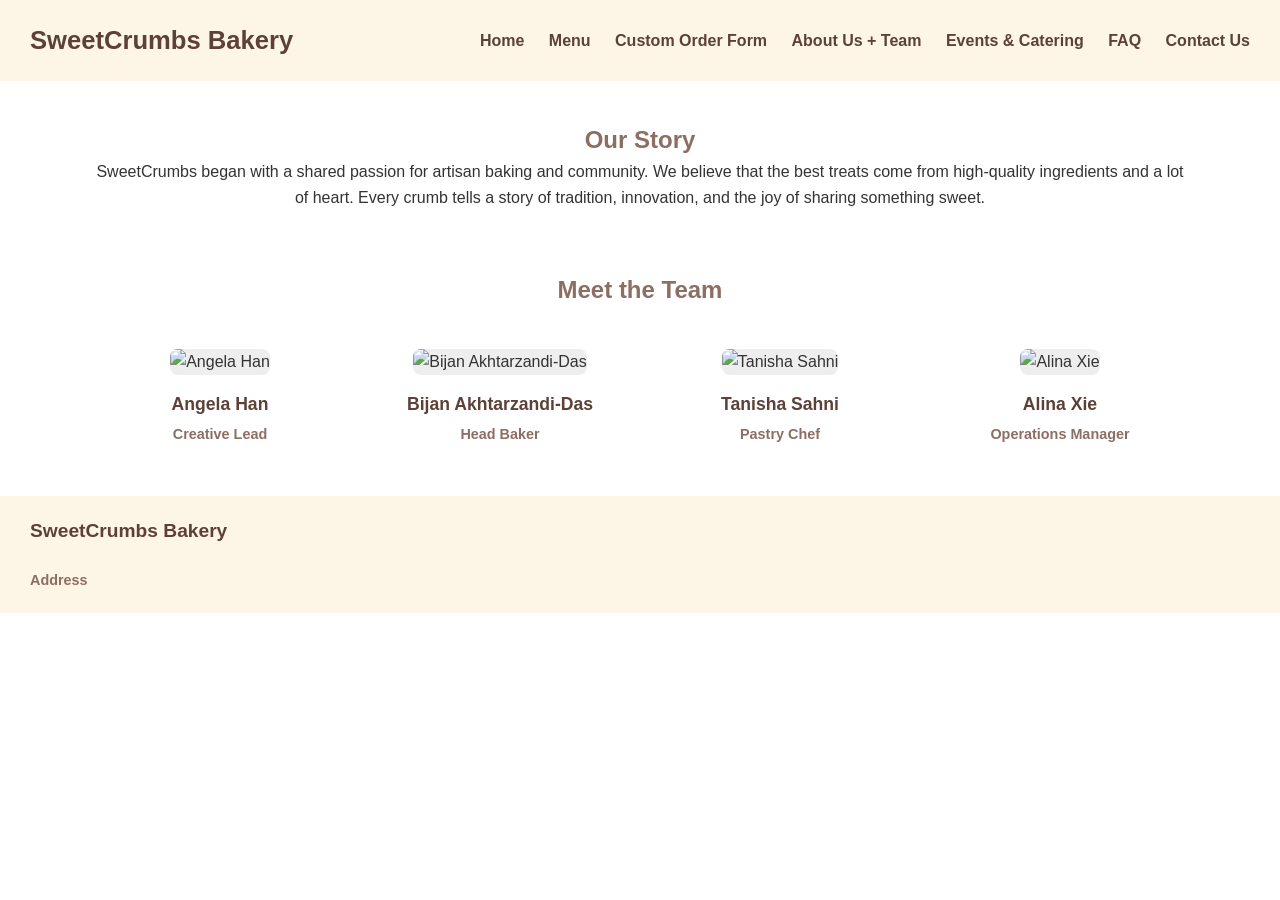
==== about.html @ 8a19760f "footer" ====
<!DOCTYPE html>
<head>
    <title>SweetCrumbs Bakery | About Us</title>
    <meta name="viewport" content="width=device-width, initial-scale=1.0">
    <style>
        * {
            margin: 0;
            padding: 0;
        }
        body {
            font-family: sans-serif;
            background-color: #ffffff;
            color: #333333;
            font-size: 16px;
            line-height: 1.6;
            margin: 0;
        }

        header {
            background: #fdf5e6;
            padding: 20px 30px;
            display: flex;
            align-items: center;
            justify-content: space-between;
        }

        header .logo a {
            font-size: 1.6rem;
            font-weight: bold;
            text-decoration: none;
            color: #5d4037;
        }

        header nav ul {
            list-style: none;
        }

        header nav ul li {
            display: inline;
            margin-left: 20px;
        }

        header nav ul li a {
            text-decoration: none;
            color: #5d4037;
            font-weight: bold;
        }

        header nav ul li a:hover {
            text-decoration: underline;
        }
        
        .container { max-width: 1100px; margin: auto; padding: 40px 20px; }
        .about-text { text-align: center; margin-bottom: 60px; }
        
        .team-section { text-align: center; }
        .team-grid { 
            display: grid; 
            grid-template-columns: repeat(auto-fit, minmax(200px, 1fr)); 
            gap: 20px; 
            margin-top: 30px; 
        }
        .member { padding: 10px; }
        .member img { 
            width: 100%; 
            aspect-ratio: 1/1; 
            border-radius: 8px;
            object-fit: cover; 
            background: #eee;
        }
        .member h3 { margin: 15px 0 5px; color: #5d4037; font-size: 1.1rem; }
        .member p { margin: 0; color: #8d6e63; font-size: 0.9rem; font-weight: bold; }
        h2 { color: #8d6e63; }
        footer {
            background: #fdf5e6; 
            padding: 10px;
            text-decoration: none; 
            color: #5d4037; 
            font-weight: bold;
            padding: 20px 30px;
        }

        footer a {
            color: #5d4037;
            text-decoration: none;
            font-size: 1.2rem;
            font-weight: bold;
        }

        footer p {
            color: #8d6e63;
            font-size: 0.9rem;
        }
    </style>
</head>
<body>

    <header>
        <div class="logo">
          <a href="index.html">SweetCrumbs Bakery</a>
        </div>
        <nav>
          <ul>
            <li><a href="index.html">Home</a></li>
            <li><a href="menu.html">Menu</a></li>
            <li><a href="order.html">Custom Order Form</a></li>
            <li><a href="about.html">About Us + Team</a></li>
            <li><a href="events.html">Events &amp; Catering</a></li>
            <li><a href="faq.html">FAQ</a></li>
            <li><a href="contact.html">Contact Us</a></li>
          </ul>
        </nav>
    </header>

    <div class="container">
        <section class="about-text">
            <h2>Our Story</h2>
            <p>SweetCrumbs began with a shared passion for artisan baking and community. We believe that the best treats come from high-quality ingredients and a lot of heart. Every crumb tells a story of tradition, innovation, and the joy of sharing something sweet.</p>
        </section>

        <section class="team-section">
            <h2>Meet the Team</h2>
            <div class="team-grid">
                <div class="member">
                    <img src="team1.jpg" alt="Angela Han">
                    <h3>Angela Han</h3>
                    <p>Creative Lead</p>
                </div>
                <div class="member">
                    <img src="team2.jpg" alt="Bijan Akhtarzandi-Das">
                    <h3>Bijan Akhtarzandi-Das</h3>
                    <p>Head Baker</p>
                </div>
                <div class="member">
                    <img src="team3.jpg" alt="Tanisha Sahni">
                    <h3>Tanisha Sahni</h3>
                    <p>Pastry Chef</p>
                </div>
                <div class="member">
                    <img src="team4.jpg" alt="Alina Xie">
                    <h3>Alina Xie</h3>
                    <p>Operations Manager</p>
                </div>
            </div>
        </section>
    </div>

    <footer class="footer">
        <a href="index.html">SweetCrumbs Bakery</a>
        <p><br>Address</p>
    </footer>

</body>
</html>
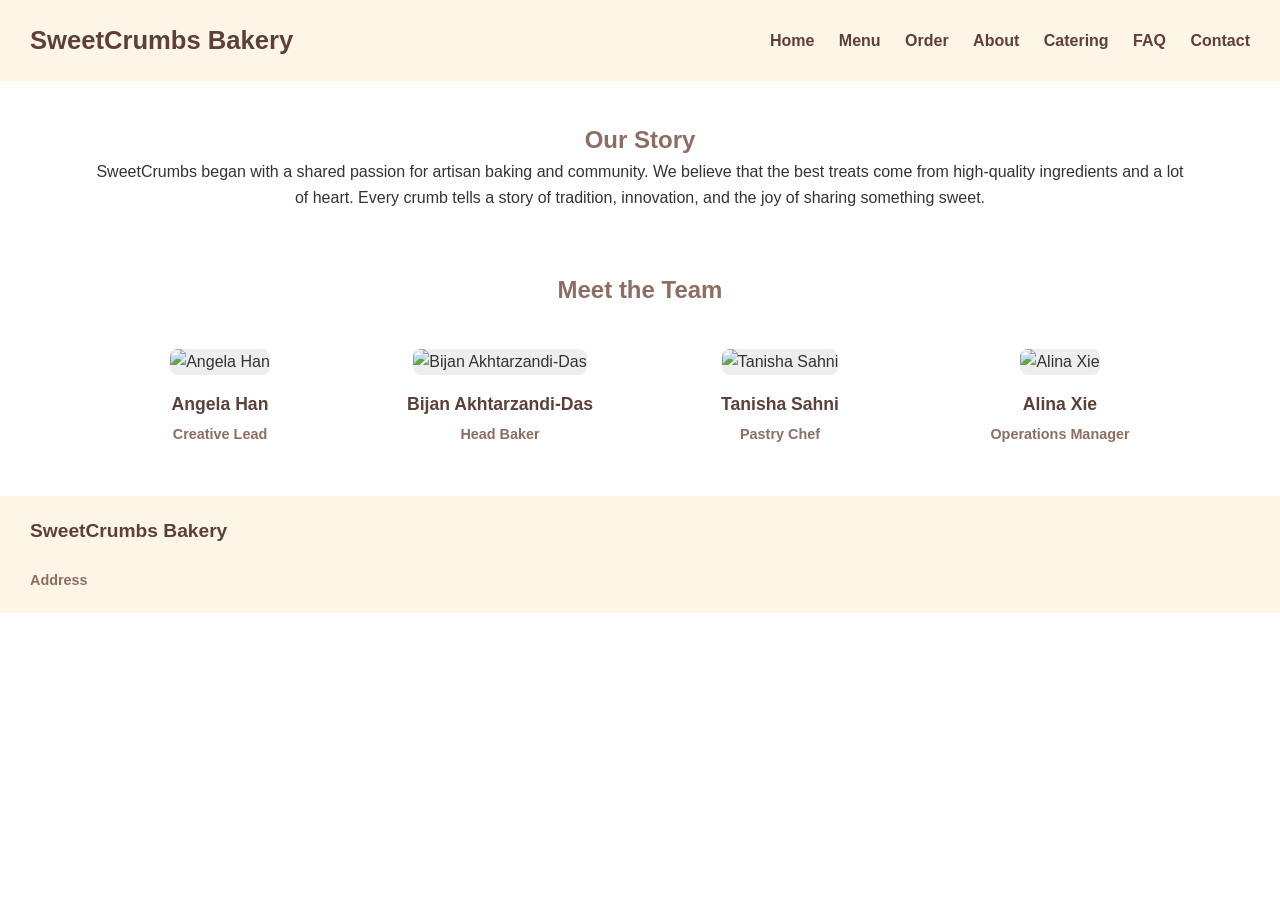
==== commit 41d971eb: "external style sheet" ====
--- a/about.html
+++ b/about.html
@@ -2,54 +2,8 @@
 <head>
     <title>SweetCrumbs Bakery | About Us</title>
     <meta name="viewport" content="width=device-width, initial-scale=1.0">
+    <link rel="stylesheet" href="styles.css">
     <style>
-        * {
-            margin: 0;
-            padding: 0;
-        }
-        body {
-            font-family: sans-serif;
-            background-color: #ffffff;
-            color: #333333;
-            font-size: 16px;
-            line-height: 1.6;
-            margin: 0;
-        }
-
-        header {
-            background: #fdf5e6;
-            padding: 20px 30px;
-            display: flex;
-            align-items: center;
-            justify-content: space-between;
-        }
-
-        header .logo a {
-            font-size: 1.6rem;
-            font-weight: bold;
-            text-decoration: none;
-            color: #5d4037;
-        }
-
-        header nav ul {
-            list-style: none;
-        }
-
-        header nav ul li {
-            display: inline;
-            margin-left: 20px;
-        }
-
-        header nav ul li a {
-            text-decoration: none;
-            color: #5d4037;
-            font-weight: bold;
-        }
-
-        header nav ul li a:hover {
-            text-decoration: underline;
-        }
-        
         .container { max-width: 1100px; margin: auto; padding: 40px 20px; }
         .about-text { text-align: center; margin-bottom: 60px; }
         
@@ -71,26 +25,6 @@
         .member h3 { margin: 15px 0 5px; color: #5d4037; font-size: 1.1rem; }
         .member p { margin: 0; color: #8d6e63; font-size: 0.9rem; font-weight: bold; }
         h2 { color: #8d6e63; }
-        footer {
-            background: #fdf5e6; 
-            padding: 10px;
-            text-decoration: none; 
-            color: #5d4037; 
-            font-weight: bold;
-            padding: 20px 30px;
-        }
-
-        footer a {
-            color: #5d4037;
-            text-decoration: none;
-            font-size: 1.2rem;
-            font-weight: bold;
-        }
-
-        footer p {
-            color: #8d6e63;
-            font-size: 0.9rem;
-        }
     </style>
 </head>
 <body>
@@ -103,11 +37,11 @@
           <ul>
             <li><a href="index.html">Home</a></li>
             <li><a href="menu.html">Menu</a></li>
-            <li><a href="order.html">Custom Order Form</a></li>
-            <li><a href="about.html">About Us + Team</a></li>
-            <li><a href="events.html">Events &amp; Catering</a></li>
+            <li><a href="order.html">Order</a></li>
+            <li><a href="about.html">About</a></li>
+            <li><a href="events.html">Catering</a></li>
             <li><a href="faq.html">FAQ</a></li>
-            <li><a href="contact.html">Contact Us</a></li>
+            <li><a href="contact.html">Contact</a></li>
           </ul>
         </nav>
     </header>
--- a/styles.css
+++ b/styles.css
@@ -0,0 +1,67 @@
+* {
+    font-family: sans-serif; 
+    margin: 0;
+    padding: 0;
+}
+body {
+    background-color: #ffffff;
+    color: #333333;
+    font-size: 16px;
+    line-height: 1.6;
+    margin: 0;
+}
+
+header {
+    background: #fdf5e6;
+    padding: 20px 30px;
+    display: flex;
+    align-items: center;
+    justify-content: space-between;
+}
+
+header .logo a {
+    font-size: 1.6rem;
+    font-weight: bold;
+    text-decoration: none;
+    color: #5d4037;
+}
+
+header nav ul {
+    list-style: none;
+}
+
+header nav ul li {
+    display: inline;
+    margin-left: 20px;
+}
+
+header nav ul li a {
+    text-decoration: none;
+    color: #5d4037;
+    font-weight: bold;
+}
+
+header nav ul li a:hover {
+    text-decoration: underline;
+}
+
+footer {
+    background: #fdf5e6; 
+    padding: 10px;
+    text-decoration: none; 
+    color: #5d4037; 
+    font-weight: bold;
+    padding: 20px 30px;
+}
+
+footer a {
+    color: #5d4037;
+    text-decoration: none;
+    font-size: 1.2rem;
+    font-weight: bold;
+}
+
+footer p {
+    color: #8d6e63;
+    font-size: 0.9rem;
+}
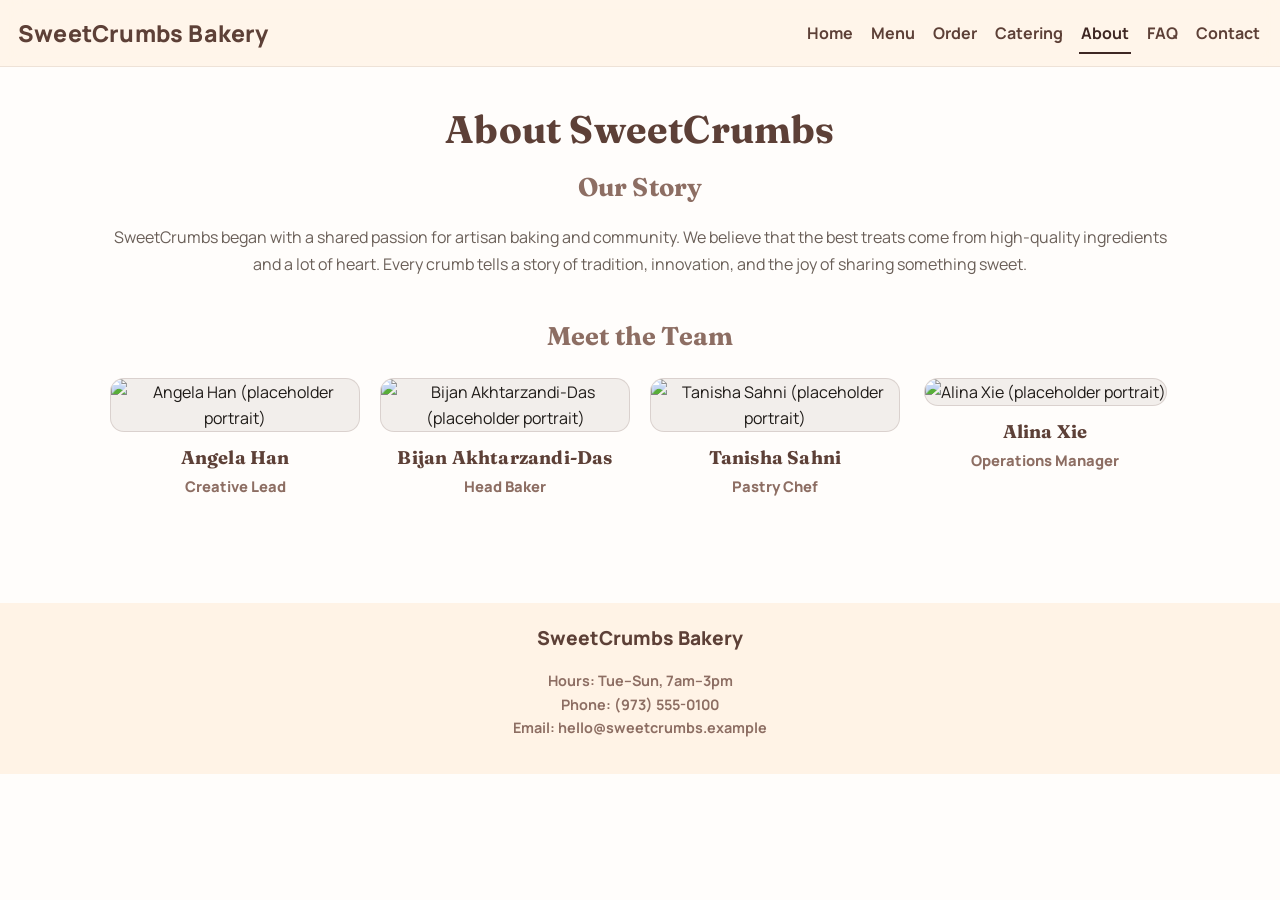
==== commit 66afc41f: "Add files via upload" ====
--- a/about.html
+++ b/about.html
@@ -1,34 +1,15 @@
 <!DOCTYPE html>
+<html lang="en">
 <head>
-    <title>SweetCrumbs Bakery | About Us</title>
-    <meta name="viewport" content="width=device-width, initial-scale=1.0">
-    <link rel="stylesheet" href="styles.css">
-    <style>
-        .container { max-width: 1100px; margin: auto; padding: 40px 20px; }
-        .about-text { text-align: center; margin-bottom: 60px; }
-        
-        .team-section { text-align: center; }
-        .team-grid { 
-            display: grid; 
-            grid-template-columns: repeat(auto-fit, minmax(200px, 1fr)); 
-            gap: 20px; 
-            margin-top: 30px; 
-        }
-        .member { padding: 10px; }
-        .member img { 
-            width: 100%; 
-            aspect-ratio: 1/1; 
-            border-radius: 8px;
-            object-fit: cover; 
-            background: #eee;
-        }
-        .member h3 { margin: 15px 0 5px; color: #5d4037; font-size: 1.1rem; }
-        .member p { margin: 0; color: #8d6e63; font-size: 0.9rem; font-weight: bold; }
-        h2 { color: #8d6e63; }
-    </style>
+  <meta charset="UTF-8" />
+  <meta name="keywords" content="about SweetCrumbs, bakery story, artisan baking, Maplewood bakery, team" />
+  <meta name="viewport" content="width=device-width, initial-scale=1.0" />
+  <title>SweetCrumbs Bakery | About Us</title>
+  <link rel="stylesheet" href="styles.css">
 </head>
 <body>
 
+    <!-- Header -->
     <header>
         <div class="logo">
           <a href="index.html">SweetCrumbs Bakery</a>
@@ -38,51 +19,64 @@
             <li><a href="index.html">Home</a></li>
             <li><a href="menu.html">Menu</a></li>
             <li><a href="order.html">Order</a></li>
+            <li><a href="catering.html">Catering</a></li>
             <li><a href="about.html">About</a></li>
-            <li><a href="events.html">Catering</a></li>
             <li><a href="faq.html">FAQ</a></li>
             <li><a href="contact.html">Contact</a></li>
           </ul>
         </nav>
     </header>
 
+    <!-- Main content -->
     <div class="container">
-        <section class="about-text">
-            <h2>Our Story</h2>
-            <p>SweetCrumbs began with a shared passion for artisan baking and community. We believe that the best treats come from high-quality ingredients and a lot of heart. Every crumb tells a story of tradition, innovation, and the joy of sharing something sweet.</p>
-        </section>
+      <!-- Page title -->
+      <h1 class="page-title">About SweetCrumbs</h1>
 
-        <section class="team-section">
-            <h2>Meet the Team</h2>
-            <div class="team-grid">
-                <div class="member">
-                    <img src="team1.jpg" alt="Angela Han">
-                    <h3>Angela Han</h3>
-                    <p>Creative Lead</p>
-                </div>
-                <div class="member">
-                    <img src="team2.jpg" alt="Bijan Akhtarzandi-Das">
-                    <h3>Bijan Akhtarzandi-Das</h3>
-                    <p>Head Baker</p>
-                </div>
-                <div class="member">
-                    <img src="team3.jpg" alt="Tanisha Sahni">
-                    <h3>Tanisha Sahni</h3>
-                    <p>Pastry Chef</p>
-                </div>
-                <div class="member">
-                    <img src="team4.jpg" alt="Alina Xie">
-                    <h3>Alina Xie</h3>
-                    <p>Operations Manager</p>
-                </div>
-            </div>
-        </section>
+      <!-- Brand story -->
+      <section class="section center">
+        <h2>Our Story</h2>
+        <p>SweetCrumbs began with a shared passion for artisan baking and community. We believe that the best treats come from high-quality ingredients and a lot of heart. Every crumb tells a story of tradition, innovation, and the joy of sharing something sweet.</p>
+      </section>
+
+      <!-- Team section -->
+      <section class="section center">
+        <h2>Meet the Team</h2>
+        <div class="team-grid">
+          <div class="member">
+            <img src="images/placeholder-team.svg" alt="Angela Han (placeholder portrait)">
+            <h3>Angela Han</h3>
+            <p>Creative Lead</p>
+          </div>
+          <div class="member">
+            <img src="images/placeholder-team.svg" alt="Bijan Akhtarzandi-Das (placeholder portrait)">
+            <h3>Bijan Akhtarzandi-Das</h3>
+            <p>Head Baker</p>
+          </div>
+          <div class="member">
+            <img src="images/placeholder-team.svg" alt="Tanisha Sahni (placeholder portrait)">
+            <h3>Tanisha Sahni</h3>
+            <p>Pastry Chef</p>
+          </div>
+          <div class="member">
+            <img src="images/placeholder-team.svg" alt="Alina Xie (placeholder portrait)">
+            <h3>Alina Xie</h3>
+            <p>Operations Manager</p>
+          </div>
+        </div>
+      </section>
     </div>
 
+    <!-- Footer -->
     <footer class="footer">
         <a href="index.html">SweetCrumbs Bakery</a>
-        <p><br>Address</p>
+      <p>
+        <strong>Hours:</strong> Tue–Sun, 7am–3pm<br>
+        <strong>Phone:</strong> (973) 555-0100<br>
+        <strong>Email:</strong> hello@sweetcrumbs.example
+      </p>
     </footer>
 
+    <!-- Page scripts -->
+    <script src="site.js"></script>
 </body>
 </html>
--- a/styles.css
+++ b/styles.css
@@ -1,67 +1,648 @@
-* {
-    font-family: sans-serif; 
-    margin: 0;
-    padding: 0;
-}
+@import url("https://fonts.googleapis.com/css2?family=Fraunces:opsz,wght@9..144,600..900&family=Manrope:wght@400..800&display=swap");
+
+/* Design tokens */
+:root {
+  --bg: #fffdfb;
+  --text: #1e1a17;
+  --muted: #6a5f58;
+  --brand: #5d4037;
+  --brand-2: #3e2723;
+  --accent: #8d6e63;
+  --paper: #fff3e6;
+  --paper-2: #fffaf5;
+  --border: rgba(93, 64, 55, 0.16);
+  --ring: rgba(202, 166, 138, 0.55);
+  --font-sans: "Manrope", ui-sans-serif, system-ui, -apple-system, Segoe UI, sans-serif;
+  --font-display: "Fraunces", ui-serif, Georgia, serif;
+  --radius-sm: 10px;
+  --radius-md: 14px;
+  --container: 1100px;
+}
+
+/* Global defaults */
+html { scroll-behavior: smooth; }
+* { box-sizing: border-box; }
 body {
-    background-color: #ffffff;
-    color: #333333;
-    font-size: 16px;
-    line-height: 1.6;
-    margin: 0;
-}
-
+  font-family: var(--font-sans);
+  background: var(--bg);
+  color: var(--text);
+  font-size: 16px;
+  line-height: 1.65;
+  margin: 0;
+  padding-top: 88px; /* JS adjusts precisely for fixed header height */
+}
+
+/* Typography */
+h1, h2, h3 {
+  font-family: var(--font-display);
+  letter-spacing: 0.2px;
+}
+h1 {
+  font-size: clamp(2rem, 3vw, 2.75rem);
+  line-height: 1.12;
+}
+h2 {
+  font-size: clamp(1.4rem, 2vw, 1.85rem);
+  line-height: 1.2;
+  color: var(--accent);
+}
+h3 {
+  font-size: 1.1rem;
+  line-height: 1.25;
+  color: var(--brand);
+}
+p { color: var(--muted); }
+a { color: inherit; }
+
+/* Layout helpers (containers, spacing, alignment) */
+.container {
+  max-width: var(--container);
+  margin: 0 auto;
+  padding: 40px 20px 60px;
+}
+.container--narrow { max-width: 860px; }
+.section { margin: 0 0 44px; }
+.center { text-align: center; }
+/* Simple spacing utilities (used sparingly) */
+.mt-lg { margin-top: 26px; }
+
+/* Surfaces */
+.panel,
+.card,
+.note-box,
+.menu-card,
+.item-col,
+.review-box {
+  background: var(--paper-2);
+  border: 1px solid var(--border);
+  border-radius: var(--radius-md);
+}
+
+.panel,
+.card,
+.note-box,
+.review-box {
+  padding: 18px;
+}
+
+.review-box {
+  background: rgba(255, 250, 245, 0.7);
+}
+
+.review-box p {
+  margin: 0;
+  color: rgba(30, 26, 23, 0.86);
+}
+
+.review-box .author {
+  display: block;
+  margin-top: 10px;
+  font-weight: 900;
+  color: var(--brand);
+}
+
+.card p { margin: 0; color: var(--muted); }
+.card p + p { margin-top: 8px; }
+.card ul { margin: 10px 0 0; padding-left: 20px; color: var(--muted); }
+.card li { margin: 6px 0; }
+.card ul + p { margin-top: 12px; }
+
+.card:hover,
+.menu-card:hover,
+.item-col:hover {
+  transform: translateY(-1px);
+}
+
+@media (prefers-reduced-motion: reduce) {
+  .card:hover,
+  .menu-card:hover,
+  .item-col:hover {
+    transform: none;
+  }
+}
+
+/* Header + primary nav */
 header {
-    background: #fdf5e6;
-    padding: 20px 30px;
-    display: flex;
-    align-items: center;
-    justify-content: space-between;
+  position: fixed;
+  top: 0;
+  left: 0;
+  right: 0;
+  z-index: 1000;
+  background: rgba(255, 243, 230, 0.82);
+  padding: 14px 18px;
+  display: flex;
+  align-items: center;
+  justify-content: space-between;
+  gap: 14px;
+  border-bottom: 1px solid rgba(93, 64, 55, 0.10);
+}
+
+@supports ((-webkit-backdrop-filter: blur(10px)) or (backdrop-filter: blur(10px))) {
+  header {
+    -webkit-backdrop-filter: blur(12px);
+    backdrop-filter: blur(12px);
+  }
 }
 
 header .logo a {
-    font-size: 1.6rem;
-    font-weight: bold;
-    text-decoration: none;
-    color: #5d4037;
+  font-size: 1.45rem;
+  font-weight: 800;
+  text-decoration: none;
+  color: var(--brand);
+  letter-spacing: 0.2px;
+}
+
+header nav {
+  display: flex;
+  align-items: center;
+  gap: 12px;
 }
 
 header nav ul {
-    list-style: none;
+  list-style: none;
+  margin: 0;
+  padding: 0;
+  display: flex;
+  flex-wrap: wrap;
+  align-items: center;
+  gap: 14px;
 }
 
 header nav ul li {
-    display: inline;
-    margin-left: 20px;
-}
-
-header nav ul li a {
-    text-decoration: none;
-    color: #5d4037;
-    font-weight: bold;
-}
-
-header nav ul li a:hover {
-    text-decoration: underline;
-}
-
-footer {
-    background: #fdf5e6; 
-    padding: 10px;
-    text-decoration: none; 
-    color: #5d4037; 
-    font-weight: bold;
-    padding: 20px 30px;
-}
-
-footer a {
-    color: #5d4037;
-    text-decoration: none;
-    font-size: 1.2rem;
-    font-weight: bold;
-}
-
-footer p {
-    color: #8d6e63;
-    font-size: 0.9rem;
+  margin: 0;
+}
+
+header nav a {
+  text-decoration: none;
+  color: var(--brand);
+  font-weight: 700;
+  padding: 8px 2px;
+  border-bottom: 2px solid transparent;
+  transition: color 160ms ease, border-color 160ms ease;
+}
+
+header nav a:hover {
+  color: var(--brand-2);
+  border-bottom-color: currentColor;
+}
+
+header nav a.active {
+  color: var(--brand-2);
+  border-bottom-color: currentColor;
+}
+
+header nav a:focus-visible { outline: 3px solid var(--ring); outline-offset: 3px; }
+
+/* Buttons */
+.btn {
+  display: inline-flex;
+  align-items: center;
+  justify-content: center;
+  gap: 10px;
+  padding: 10px 16px;
+  border-radius: 999px;
+  border: 1px solid transparent;
+  font-weight: 800;
+  text-decoration: none;
+  cursor: pointer;
+  transition: transform 140ms ease, background-color 140ms ease, border-color 140ms ease, filter 140ms ease;
+  user-select: none;
+}
+
+.btn:focus-visible { outline: 3px solid var(--ring); outline-offset: 3px; }
+
+.btn--primary {
+  background: var(--brand);
+  color: #fff;
+  border-color: rgba(93, 64, 55, 0.45);
+}
+
+.btn--primary:hover { filter: brightness(1.03); }
+
+.btn--secondary {
+  background: rgba(255, 255, 255, 0.86);
+  color: var(--brand);
+  border-color: rgba(93, 64, 55, 0.20);
+}
+
+.btn--secondary:hover { background: rgba(255, 255, 255, 0.95); }
+
+.btn:active { transform: translateY(1px); }
+
+/* Footer */
+.footer {
+  background: var(--paper);
+  padding: 20px 30px;
+  color: var(--brand);
+  font-weight: 800;
+  text-align: center;
+}
+
+.footer a {
+  color: var(--brand);
+  text-decoration: none;
+  font-size: 1.2rem;
+  font-weight: 900;
+}
+
+.footer p {
+  color: var(--accent);
+  font-size: 0.9rem;
+  font-weight: 700;
+}
+
+/* Utility components */
+.chip {
+  border: 1px solid var(--border);
+  background: var(--paper-2);
+  color: var(--brand);
+  font-weight: 800;
+  padding: 8px 12px;
+  border-radius: 999px;
+  cursor: pointer;
+}
+
+.chip.is-active {
+  background: var(--brand);
+  color: var(--paper);
+  border-color: var(--brand);
+}
+
+.back-to-top {
+  position: fixed;
+  right: 18px;
+  bottom: 18px;
+  border: 1px solid var(--border);
+  background: var(--paper);
+  color: var(--brand);
+  font-weight: 900;
+  padding: 10px 12px;
+  border-radius: 999px;
+  cursor: pointer;
+}
+
+/* Page headings */
+.page-title {
+  margin: 0 0 12px;
+  text-align: center;
+  color: var(--brand);
+  font-size: clamp(2.05rem, 3vw, 2.6rem);
+  letter-spacing: 0.2px;
+}
+
+.section-title {
+  margin: 0 0 10px;
+  color: var(--brand);
+  font-size: 1.15rem;
+  font-family: var(--font-sans);
+  letter-spacing: 0.1px;
+}
+
+.section-title.is-centered { text-align: center; }
+
+/* Hero (home + page variants) */
+.hero,
+.page-hero {
+  position: relative;
+  isolation: isolate;
+  text-align: center;
+  color: #fff;
+  padding: clamp(56px, 8vw, 96px) 0;
+  background: radial-gradient(1200px 400px at 20% -10%, rgba(255, 255, 255, 0.22), transparent 60%),
+    linear-gradient(135deg, rgba(93, 64, 55, 0.96), rgba(141, 110, 99, 0.70)),
+    url("images/hero-bg.svg");
+  background-size: cover;
+  background-position: center;
+}
+
+.hero .container,
+.page-hero .container {
+  padding-top: 0;
+  padding-bottom: 0;
+}
+
+.hero h1,
+.page-hero h1 {
+  margin: 0 0 10px;
+  color: #fff;
+  text-shadow: none;
+}
+
+.hero p,
+.page-hero p {
+  margin: 0 auto 18px;
+  max-width: 70ch;
+  color: rgba(255, 255, 255, 0.92);
+}
+
+.hero-actions {
+  display: flex;
+  flex-wrap: wrap;
+  gap: 10px;
+  justify-content: center;
+  margin-top: 18px;
+}
+
+/* Home: featured items + testimonials */
+.grid-3 {
+  display: grid;
+  grid-template-columns: repeat(3, minmax(0, 1fr));
+  gap: 16px;
+}
+
+.item-col {
+  overflow: hidden;
+  text-align: left;
+  transition: transform 140ms ease;
+}
+
+.item-col img {
+  width: 100%;
+  height: 220px;
+  object-fit: cover;
+  display: block;
+}
+
+.item-col .item-text { padding: 14px 14px 16px; }
+
+hr {
+  border: none;
+  border-top: 1px solid rgba(93, 64, 55, 0.14);
+  margin: 34px 0;
+}
+
+ul.reasons {
+  list-style: disc;
+  display: inline-block;
+  text-align: left;
+  padding-left: 20px;
+}
+
+ul.reasons li {
+  margin-bottom: 8px;
+  color: var(--muted);
+}
+
+/* Menu page (filters + item cards) */
+.menu-controls {
+  display: flex;
+  flex-wrap: wrap;
+  gap: 10px;
+  align-items: center;
+  justify-content: center;
+  margin: 10px 0 22px;
+}
+
+/* Team grid (about page) */
+.team-grid {
+  display: grid;
+  grid-template-columns: repeat(auto-fit, minmax(200px, 1fr));
+  gap: 20px;
+  margin-top: 26px;
+}
+
+.member img {
+  width: 100%;
+  aspect-ratio: 1/1;
+  border-radius: var(--radius-md);
+  object-fit: cover;
+  background: rgba(93, 64, 55, 0.08);
+  border: 1px solid var(--border);
+}
+
+.member h3 {
+  margin: 14px 0 5px;
+  color: var(--brand);
+  font-size: 1.15rem;
+}
+
+.member p {
+  margin: 0;
+  color: var(--accent);
+  font-size: 0.92rem;
+  font-weight: 800;
+}
+
+/* Menu page cards */
+.menu-grid {
+  display: grid;
+  grid-template-columns: repeat(auto-fit, minmax(240px, 1fr));
+  gap: 16px;
+}
+
+.menu-card {
+  overflow: hidden;
+  transition: transform 140ms ease;
+}
+
+.menu-card img {
+  width: 100%;
+  height: 160px;
+  object-fit: cover;
+  display: block;
+}
+
+.menu-card-body {
+  padding: 12px 12px 14px;
+}
+
+.menu-card-top {
+  display: flex;
+  align-items: baseline;
+  justify-content: space-between;
+  gap: 12px;
+}
+
+.menu-card h3 {
+  margin: 0;
+  color: var(--brand);
+  font-size: 1.05rem;
+}
+
+.menu-card p {
+  margin: 8px 0 0 0;
+  color: var(--muted);
+}
+
+.menu-card .price {
+  color: var(--accent);
+  font-weight: 900;
+  white-space: nowrap;
+}
+
+/* Forms (shared) */
+.form {
+  display: grid;
+  gap: 14px;
+}
+
+.form-grid {
+  display: grid;
+  grid-template-columns: 1fr 1fr;
+  gap: 14px;
+}
+
+.field label {
+  font-weight: 800;
+  color: var(--brand);
+}
+
+.field input,
+.field select,
+.field textarea {
+  padding: 10px;
+  font-size: 1rem;
+  border-radius: var(--radius-sm);
+  border: 1px solid rgba(93, 64, 55, 0.18);
+  width: 100%;
+  font-family: inherit;
+  background: var(--bg);
+  color: var(--text);
+  box-shadow: inset 0 1px 0 rgba(25, 16, 12, 0.04);
+}
+
+.field input:focus-visible,
+.field select:focus-visible,
+.field textarea:focus-visible {
+  outline: 3px solid var(--ring);
+  outline-offset: 2px;
+}
+
+.error-msg {
+  color: #b00020;
+  font-size: 0.85rem;
+  margin-top: 6px;
+  display: none;
+  font-weight: 700;
+}
+
+/* Checkbox/radio groups */
+.choice-row {
+  display: flex;
+  gap: 14px;
+  flex-wrap: wrap;
+  align-items: center;
+}
+
+.choice-row label {
+  font-weight: 700;
+  color: var(--text);
+  display: inline-flex;
+  align-items: center;
+  gap: 8px;
+}
+
+.choice-row input { width: auto; }
+
+.checkbox-group { display: grid; gap: 8px; }
+
+.checkline {
+  display: flex;
+  align-items: center;
+  gap: 8px;
+}
+.checkline input { width: auto; }
+.checkline label { font-weight: 700; color: var(--text); }
+
+/* Contact page layout */
+.subhead {
+  text-align: center;
+  color: var(--muted);
+  margin: 0 0 24px;
+}
+
+.contact-layout {
+  display: grid;
+  grid-template-columns: 1.1fr 0.9fr;
+  gap: 18px;
+  align-items: start;
+}
+
+.submit-row {
+  display: flex;
+  align-items: center;
+  justify-content: flex-start;
+  gap: 12px;
+  margin-top: 10px;
+  flex-wrap: wrap;
+}
+
+.small-muted { color: var(--muted); font-size: 0.92rem; margin: 0; }
+
+@media (max-width: 820px) {
+  .contact-layout { grid-template-columns: 1fr; }
+}
+
+/* FAQ accordion */
+.faq-accordion { border-top: 1px solid rgba(93, 64, 55, 0.16); }
+.accordion-item { border-bottom: 1px solid rgba(93, 64, 55, 0.16); }
+.accordion-header { margin: 0; }
+
+.accordion-trigger {
+  width: 100%;
+  display: flex;
+  align-items: center;
+  justify-content: space-between;
+  gap: 16px;
+  padding: 16px 6px;
+  background: transparent;
+  border: 0;
+  text-align: left;
+  font-size: 1.06rem;
+  font-weight: 800;
+  color: var(--brand);
+  cursor: pointer;
+  font-family: var(--font-sans);
+}
+
+.accordion-trigger:focus-visible {
+  outline: 3px solid var(--ring);
+  outline-offset: 3px;
+  border-radius: 10px;
+}
+
+.accordion-icon {
+  flex: 0 0 auto;
+  width: 24px;
+  height: 24px;
+  border-radius: 999px;
+  position: relative;
+  background: rgba(255, 250, 245, 0.9);
+  border: 1px solid rgba(93, 64, 55, 0.18);
+}
+
+.accordion-icon::before,
+.accordion-icon::after {
+  content: "";
+  position: absolute;
+  top: 50%;
+  left: 50%;
+  background: var(--accent);
+  transform: translate(-50%, -50%);
+  border-radius: 2px;
+}
+
+.accordion-icon::before { width: 12px; height: 2px; }
+.accordion-icon::after { width: 2px; height: 12px; }
+.accordion-trigger[aria-expanded="true"] .accordion-icon::after { display: none; }
+
+.accordion-panel { padding: 0 6px 16px; }
+.accordion-panel p { margin: 0; color: var(--muted); line-height: 1.6; }
+
+/* Note boxes */
+.note-box h3 { margin-top: 0; }
+.note-box p { margin: 0; }
+
+/* Responsive */
+@media (max-width: 760px) {
+  body { padding-top: 112px; }
+  header { align-items: flex-start; flex-direction: column; }
+  .form-grid { grid-template-columns: 1fr; }
+  .grid-3 { grid-template-columns: 1fr; }
+}
+
+@media (max-width: 420px) {
+  header { padding: 12px 12px; }
+  header .logo a { font-size: 1.25rem; }
+  header nav ul { gap: 10px; }
 }
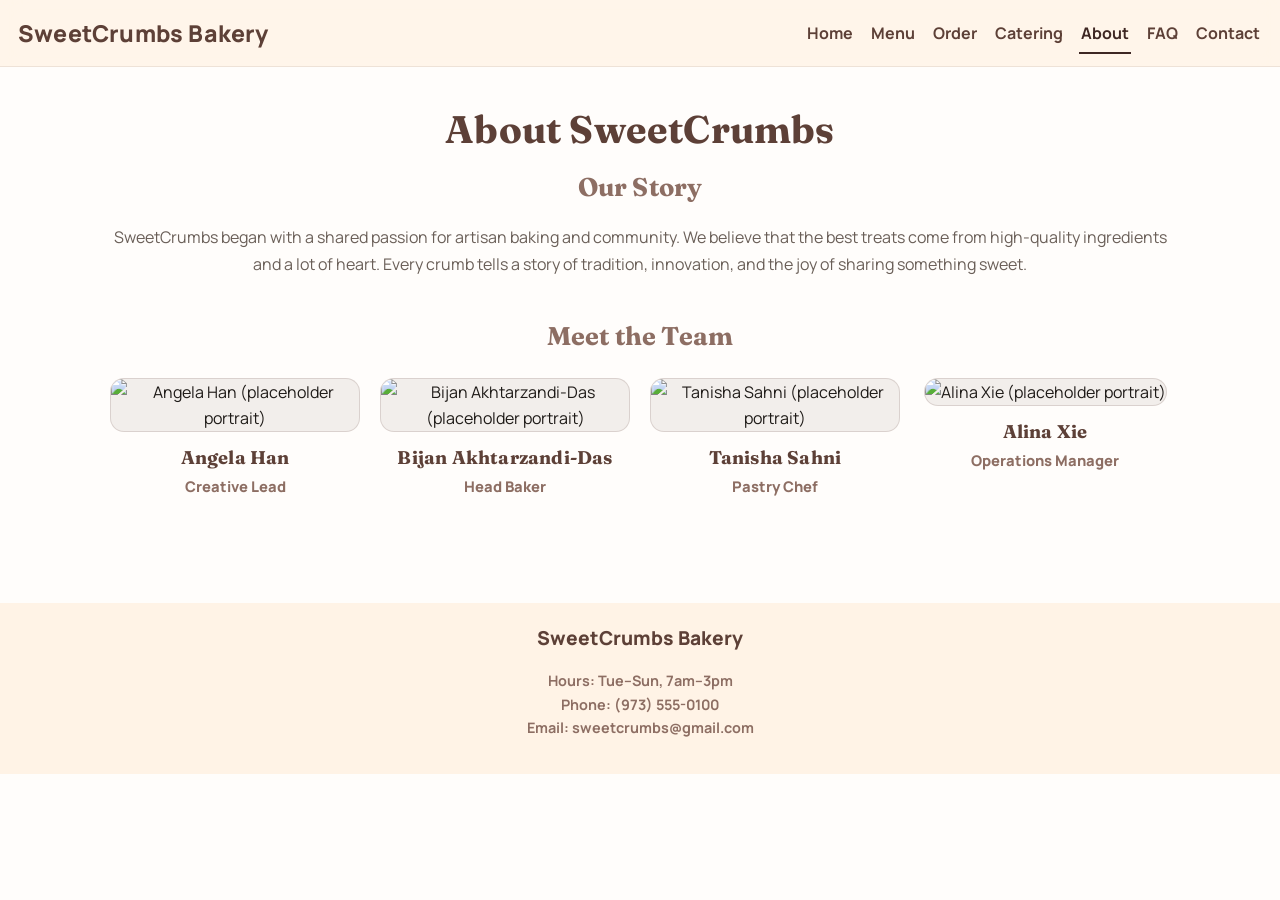
==== commit 94ab83a3: "update footer" ====
--- a/about.html
+++ b/about.html
@@ -72,7 +72,7 @@
       <p>
         <strong>Hours:</strong> Tue–Sun, 7am–3pm<br>
         <strong>Phone:</strong> (973) 555-0100<br>
-        <strong>Email:</strong> hello@sweetcrumbs.example
+        <strong>Email:</strong> sweetcrumbs@gmail.com
       </p>
     </footer>
 
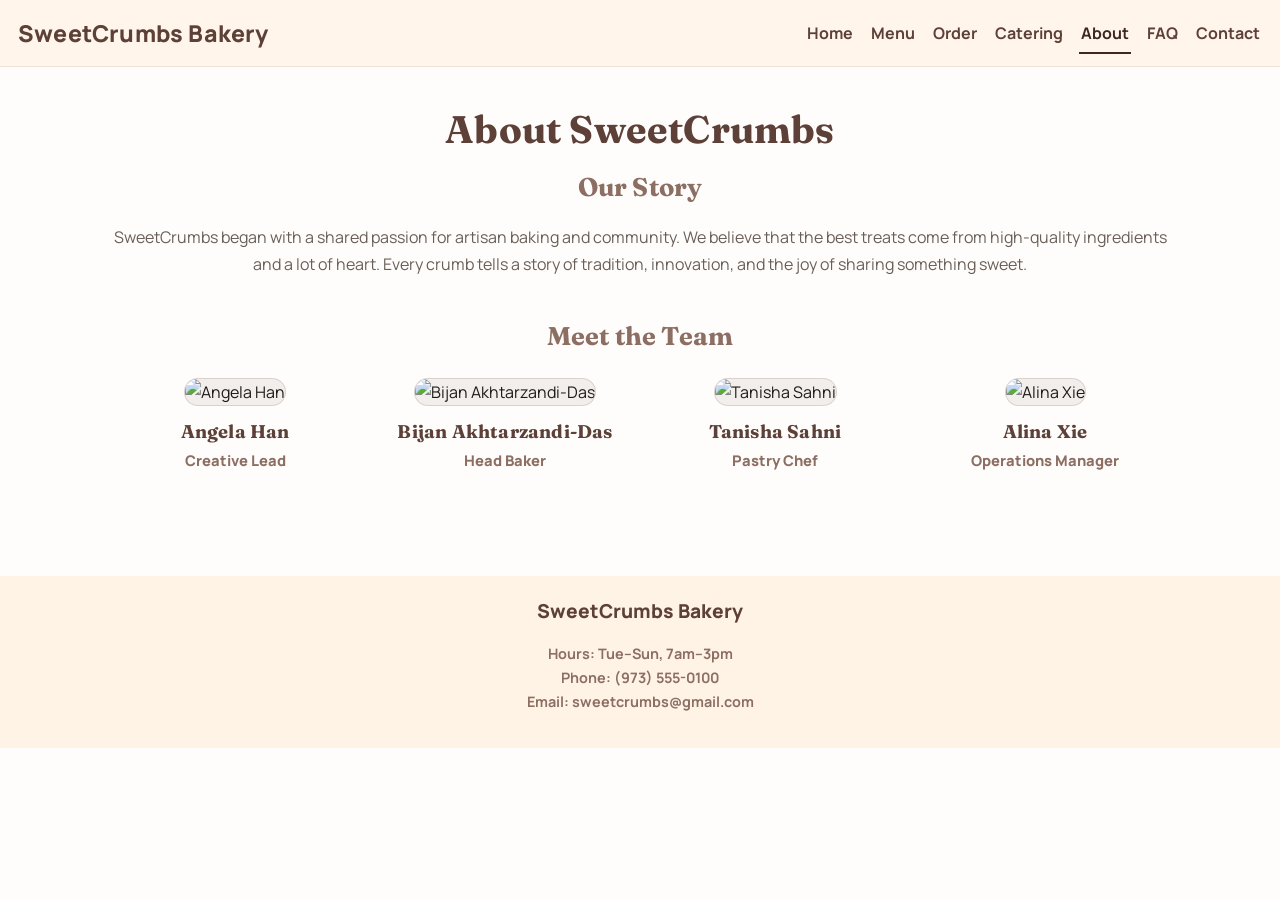
==== commit 36d274a2: "update" ====
--- a/about.html
+++ b/about.html
@@ -43,22 +43,22 @@
         <h2>Meet the Team</h2>
         <div class="team-grid">
           <div class="member">
-            <img src="images/placeholder-team.svg" alt="Angela Han (placeholder portrait)">
+            <img src="images/placeholder-team.svg" alt="Angela Han">
             <h3>Angela Han</h3>
             <p>Creative Lead</p>
           </div>
           <div class="member">
-            <img src="images/placeholder-team.svg" alt="Bijan Akhtarzandi-Das (placeholder portrait)">
+            <img src="images/placeholder-team.svg" alt="Bijan Akhtarzandi-Das">
             <h3>Bijan Akhtarzandi-Das</h3>
             <p>Head Baker</p>
           </div>
           <div class="member">
-            <img src="images/placeholder-team.svg" alt="Tanisha Sahni (placeholder portrait)">
+            <img src="images/placeholder-team.svg" alt="Tanisha Sahni">
             <h3>Tanisha Sahni</h3>
             <p>Pastry Chef</p>
           </div>
           <div class="member">
-            <img src="images/placeholder-team.svg" alt="Alina Xie (placeholder portrait)">
+            <img src="images/placeholder-team.svg" alt="Alina Xie">
             <h3>Alina Xie</h3>
             <p>Operations Manager</p>
           </div>
--- a/styles.css
+++ b/styles.css
@@ -107,11 +107,7 @@
 .card li { margin: 6px 0; }
 .card ul + p { margin-top: 12px; }
 
-.card:hover,
-.menu-card:hover,
-.item-col:hover {
-  transform: translateY(-1px);
-}
+
 
 @media (prefers-reduced-motion: reduce) {
   .card:hover,
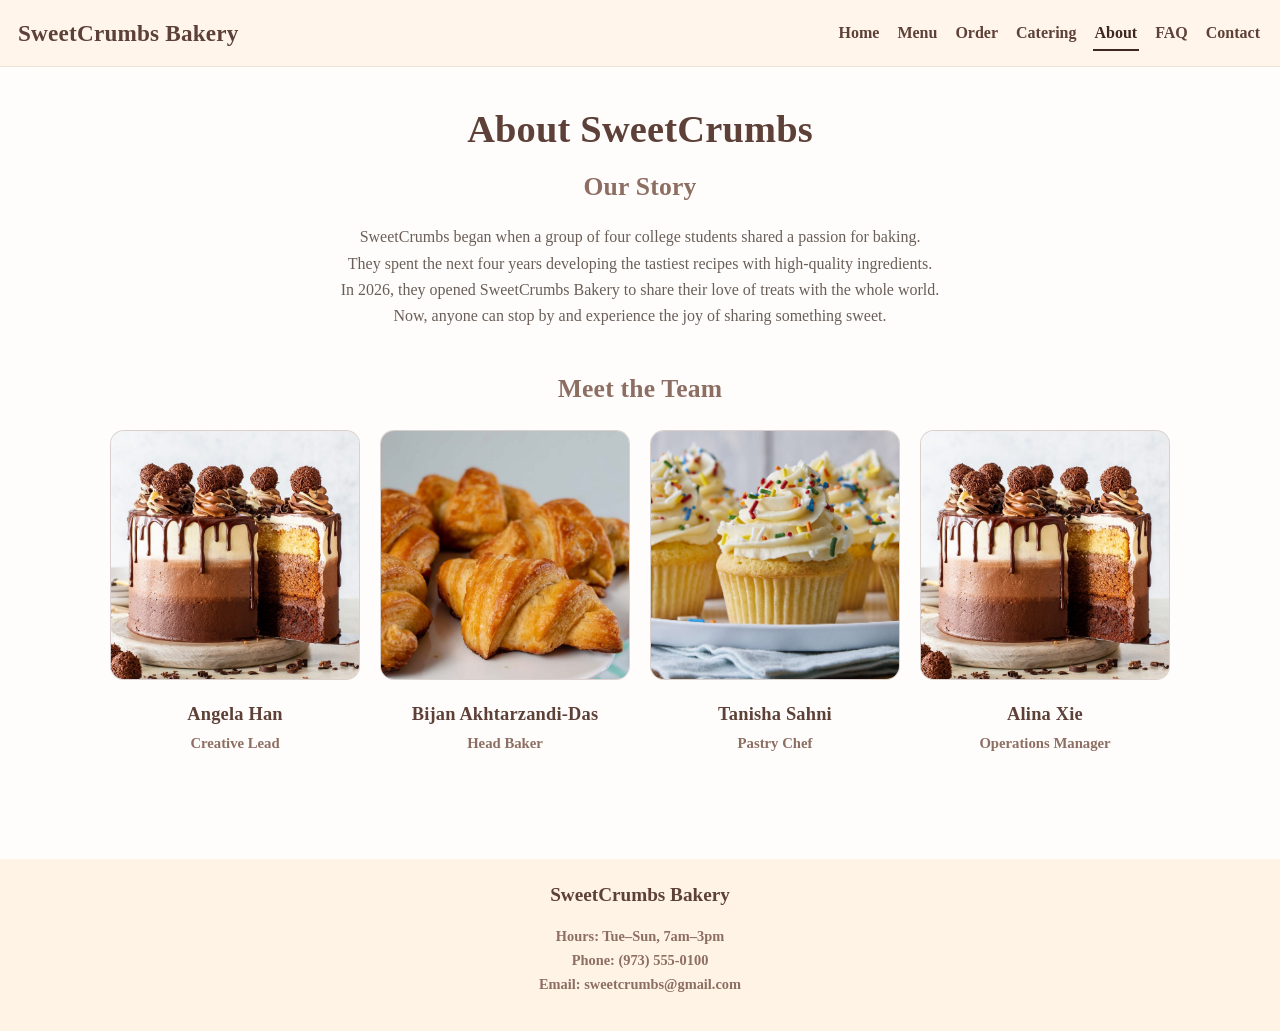
==== commit e2b595fe: "update files" ====
--- a/about.html
+++ b/about.html
@@ -7,76 +7,79 @@
   <title>SweetCrumbs Bakery | About Us</title>
   <link rel="stylesheet" href="styles.css">
 </head>
-<body>
+<body class="sticky-footer-page">
 
-    <!-- Header -->
-    <header>
-        <div class="logo">
-          <a href="index.html">SweetCrumbs Bakery</a>
+  <!-- Header -->
+  <header>
+    <div class="logo">
+      <a href="index.html">SweetCrumbs Bakery</a>
+    </div>
+    <nav>
+      <ul>
+        <li><a href="index.html">Home</a></li>
+        <li><a href="menu.html">Menu</a></li>
+        <li><a href="order.html">Order</a></li>
+        <li><a href="catering.html">Catering</a></li>
+        <li><a href="about.html">About</a></li>
+        <li><a href="faq.html">FAQ</a></li>
+        <li><a href="contact.html">Contact</a></li>
+      </ul>
+    </nav>
+  </header>
+
+  <!-- Main content -->
+  <main class="main-content container">
+
+    <h1 class="page-title">About SweetCrumbs</h1>
+
+    <!-- Our Story -->
+    <section class="section center">
+      <h2>Our Story</h2>
+      <p>SweetCrumbs began when a group of four college students shared a passion for baking.<br>
+         They spent the next four years developing the tastiest recipes with high-quality ingredients.<br>
+         In 2026, they opened SweetCrumbs Bakery to share their love of treats with the whole world.<br>
+         Now, anyone can stop by and experience the joy of sharing something sweet.</p>
+    </section>
+
+    <!-- Team section -->
+    <section class="section center">
+      <h2>Meet the Team</h2>
+      <div class="team-grid">
+        <div class="member">
+          <img src="images/Choco_Cake.jpg" alt="Angela Han">
+          <h3>Angela Han</h3>
+          <p>Creative Lead</p>
         </div>
-        <nav>
-          <ul>
-            <li><a href="index.html">Home</a></li>
-            <li><a href="menu.html">Menu</a></li>
-            <li><a href="order.html">Order</a></li>
-            <li><a href="catering.html">Catering</a></li>
-            <li><a href="about.html">About</a></li>
-            <li><a href="faq.html">FAQ</a></li>
-            <li><a href="contact.html">Contact</a></li>
-          </ul>
-        </nav>
-    </header>
+        <div class="member">
+          <img src="images/Croissant.jpg" alt="Bijan Akhtarzandi-Das">
+          <h3>Bijan Akhtarzandi-Das</h3>
+          <p>Head Baker</p>
+        </div>
+        <div class="member">
+          <img src="images/cupcakes.jpg" alt="Tanisha Sahni">
+          <h3>Tanisha Sahni</h3>
+          <p>Pastry Chef</p>
+        </div>
+        <div class="member">
+          <img src="images/Choco_Cake.jpg" alt="Alina Xie">
+          <h3>Alina Xie</h3>
+          <p>Operations Manager</p>
+        </div>
+      </div>
+    </section>
 
-    <!-- Main content -->
-    <div class="container">
-      <!-- Page title -->
-      <h1 class="page-title">About SweetCrumbs</h1>
+  </main>
 
-      <!-- Brand story -->
-      <section class="section center">
-        <h2>Our Story</h2>
-        <p>SweetCrumbs began with a shared passion for artisan baking and community. We believe that the best treats come from high-quality ingredients and a lot of heart. Every crumb tells a story of tradition, innovation, and the joy of sharing something sweet.</p>
-      </section>
+  <!-- Footer -->
+  <footer class="footer">
+    <a href="index.html">SweetCrumbs Bakery</a>
+    <p>
+      <strong>Hours:</strong> Tue–Sun, 7am–3pm<br>
+      <strong>Phone:</strong> (973) 555-0100<br>
+      <strong>Email:</strong> sweetcrumbs@gmail.com
+    </p>
+  </footer>
 
-      <!-- Team section -->
-      <section class="section center">
-        <h2>Meet the Team</h2>
-        <div class="team-grid">
-          <div class="member">
-            <img src="images/placeholder-team.svg" alt="Angela Han">
-            <h3>Angela Han</h3>
-            <p>Creative Lead</p>
-          </div>
-          <div class="member">
-            <img src="images/placeholder-team.svg" alt="Bijan Akhtarzandi-Das">
-            <h3>Bijan Akhtarzandi-Das</h3>
-            <p>Head Baker</p>
-          </div>
-          <div class="member">
-            <img src="images/placeholder-team.svg" alt="Tanisha Sahni">
-            <h3>Tanisha Sahni</h3>
-            <p>Pastry Chef</p>
-          </div>
-          <div class="member">
-            <img src="images/placeholder-team.svg" alt="Alina Xie">
-            <h3>Alina Xie</h3>
-            <p>Operations Manager</p>
-          </div>
-        </div>
-      </section>
-    </div>
-
-    <!-- Footer -->
-    <footer class="footer">
-        <a href="index.html">SweetCrumbs Bakery</a>
-      <p>
-        <strong>Hours:</strong> Tue–Sun, 7am–3pm<br>
-        <strong>Phone:</strong> (973) 555-0100<br>
-        <strong>Email:</strong> sweetcrumbs@gmail.com
-      </p>
-    </footer>
-
-    <!-- Page scripts -->
-    <script src="site.js"></script>
+  <script src="site.js"></script>
 </body>
-</html>+</html>
--- a/styles.css
+++ b/styles.css
@@ -1,5 +1,3 @@
-@import url("https://fonts.googleapis.com/css2?family=Fraunces:opsz,wght@9..144,600..900&family=Manrope:wght@400..800&display=swap");
-
 /* Design tokens */
 :root {
   --bg: #fffdfb;
@@ -12,7 +10,7 @@
   --paper-2: #fffaf5;
   --border: rgba(93, 64, 55, 0.16);
   --ring: rgba(202, 166, 138, 0.55);
-  --font-sans: "Manrope", ui-sans-serif, system-ui, -apple-system, Segoe UI, sans-serif;
+  --font-sans: Georgia, 'Times New Roman', serif;
   --font-display: "Fraunces", ui-serif, Georgia, serif;
   --radius-sm: 10px;
   --radius-md: 14px;
@@ -213,15 +211,20 @@
   border-color: rgba(93, 64, 55, 0.45);
 }
 
-.btn--primary:hover { filter: brightness(1.03); }
+.btn--primary:hover {
+  background: var(--brand-2);
+  filter: brightness(1);
+}
 
 .btn--secondary {
-  background: rgba(255, 255, 255, 0.86);
-  color: var(--brand);
-  border-color: rgba(93, 64, 55, 0.20);
-}
-
-.btn--secondary:hover { background: rgba(255, 255, 255, 0.95); }
+  background: var(--brand);
+  color: #fff;
+  border-color: rgba(93, 64, 55, 0.45);
+}
+
+.btn--secondary:hover {
+  background: var(--brand-2);
+}
 
 .btn:active { transform: translateY(1px); }
 
@@ -339,6 +342,17 @@
   margin-top: 18px;
 }
 
+/* The "See Menu" button in the hero should be white, not brown */
+.hero-actions .btn--secondary {
+  background: rgba(255, 255, 255, 0.90);
+  color: var(--brand);
+  border-color: rgba(255, 255, 255, 0.40);
+}
+
+.hero-actions .btn--secondary:hover {
+  background: rgba(255, 255, 255, 0.70);
+}
+
 /* Home: featured items + testimonials */
 .grid-3 {
   display: grid;
@@ -421,12 +435,14 @@
 
 /* Menu page cards */
 .menu-grid {
-  display: grid;
-  grid-template-columns: repeat(auto-fit, minmax(240px, 1fr));
+  display: flex;
+  flex-wrap: wrap;
   gap: 16px;
+  justify-content: center;
 }
 
 .menu-card {
+  width: calc(25% - 12px);
   overflow: hidden;
   transition: transform 140ms ease;
 }
@@ -570,8 +586,8 @@
 }
 
 /* FAQ accordion */
-.faq-accordion { border-top: 1px solid rgba(93, 64, 55, 0.16); }
-.accordion-item { border-bottom: 1px solid rgba(93, 64, 55, 0.16); }
+.faq-accordion { border-top: 1px solid rgba(93, 64, 55, 0.16); width: 100%; }
+.accordion-item { border-bottom: 1px solid rgba(93, 64, 55, 0.16); width: 100%; }
 .accordion-header { margin: 0; }
 
 .accordion-trigger {
@@ -580,7 +596,9 @@
   align-items: center;
   justify-content: space-between;
   gap: 16px;
-  padding: 16px 6px;
+  padding: 22px 6px;
+  min-height: 68px;
+  box-sizing: border-box;
   background: transparent;
   border: 0;
   text-align: left;
@@ -630,15 +648,84 @@
 .note-box p { margin: 0; }
 
 /* Responsive */
+/* Tablet - 2 columns for menu, stack some layouts */
+@media (max-width: 900px) {
+  .menu-grid { justify-content: center; }
+  .menu-card { width: calc(50% - 8px); }
+  .team-grid { grid-template-columns: repeat(2, 1fr); }
+}
+
+/* Smaller tablet / large phone */
 @media (max-width: 760px) {
   body { padding-top: 112px; }
   header { align-items: flex-start; flex-direction: column; }
   .form-grid { grid-template-columns: 1fr; }
   .grid-3 { grid-template-columns: 1fr; }
-}
-
+  .contact-layout { grid-template-columns: 1fr; }
+}
+
+/* Mobile phone */
+@media (max-width: 500px) {
+  .menu-card { width: 100%; }
+  .team-grid { grid-template-columns: 1fr; }
+  .hero-actions { flex-direction: column; align-items: center; }
+  .hero-actions .btn { width: 100%; max-width: 260px; }
+}
+
+/* Small phones down to 400px */
 @media (max-width: 420px) {
   header { padding: 12px 12px; }
   header .logo a { font-size: 1.25rem; }
   header nav ul { gap: 10px; }
+  .container { padding: 24px 14px 40px; }
+  h1 { font-size: 1.7rem; }
+}
+/* ---- Sticky footer fix ----
+   Makes the footer stick to the bottom even when there isn't much content on the page */
+.sticky-footer-page {
+  display: flex;
+  flex-direction: column;
+  min-height: 100vh;
+}
+
+.main-content {
+  flex: 1;
+}
+
+/* ---- Bigger menu cards ----
+   The image was getting cut off so we made the height taller */
+.menu-card img {
+  height: 220px;
+}
+
+/* ---- Make sure footer goes full width on menu page ----
+   The menu grid was causing it to float */
+.menu-grid + .footer,
+.footer {
+  width: 100%;
+}
+
+/* ---- Contact page: visit card on LEFT, form on RIGHT ----
+   We flip the column order so "Visit the Bakery" comes first */
+.contact-layout {
+  grid-template-columns: 0.9fr 1.1fr;
+}
+
+/* ---- Center the grid sections on the home page ---- */
+.grid-3 {
+  justify-items: center;
+}
+
+.item-col {
+  text-align: center;
+}
+
+.item-col .item-text {
+  text-align: center;
+}
+
+/* Prevent the open accordion button from showing a box outline */
+.accordion-trigger[aria-expanded="true"] {
+  background: transparent;
+  outline: none;
 }
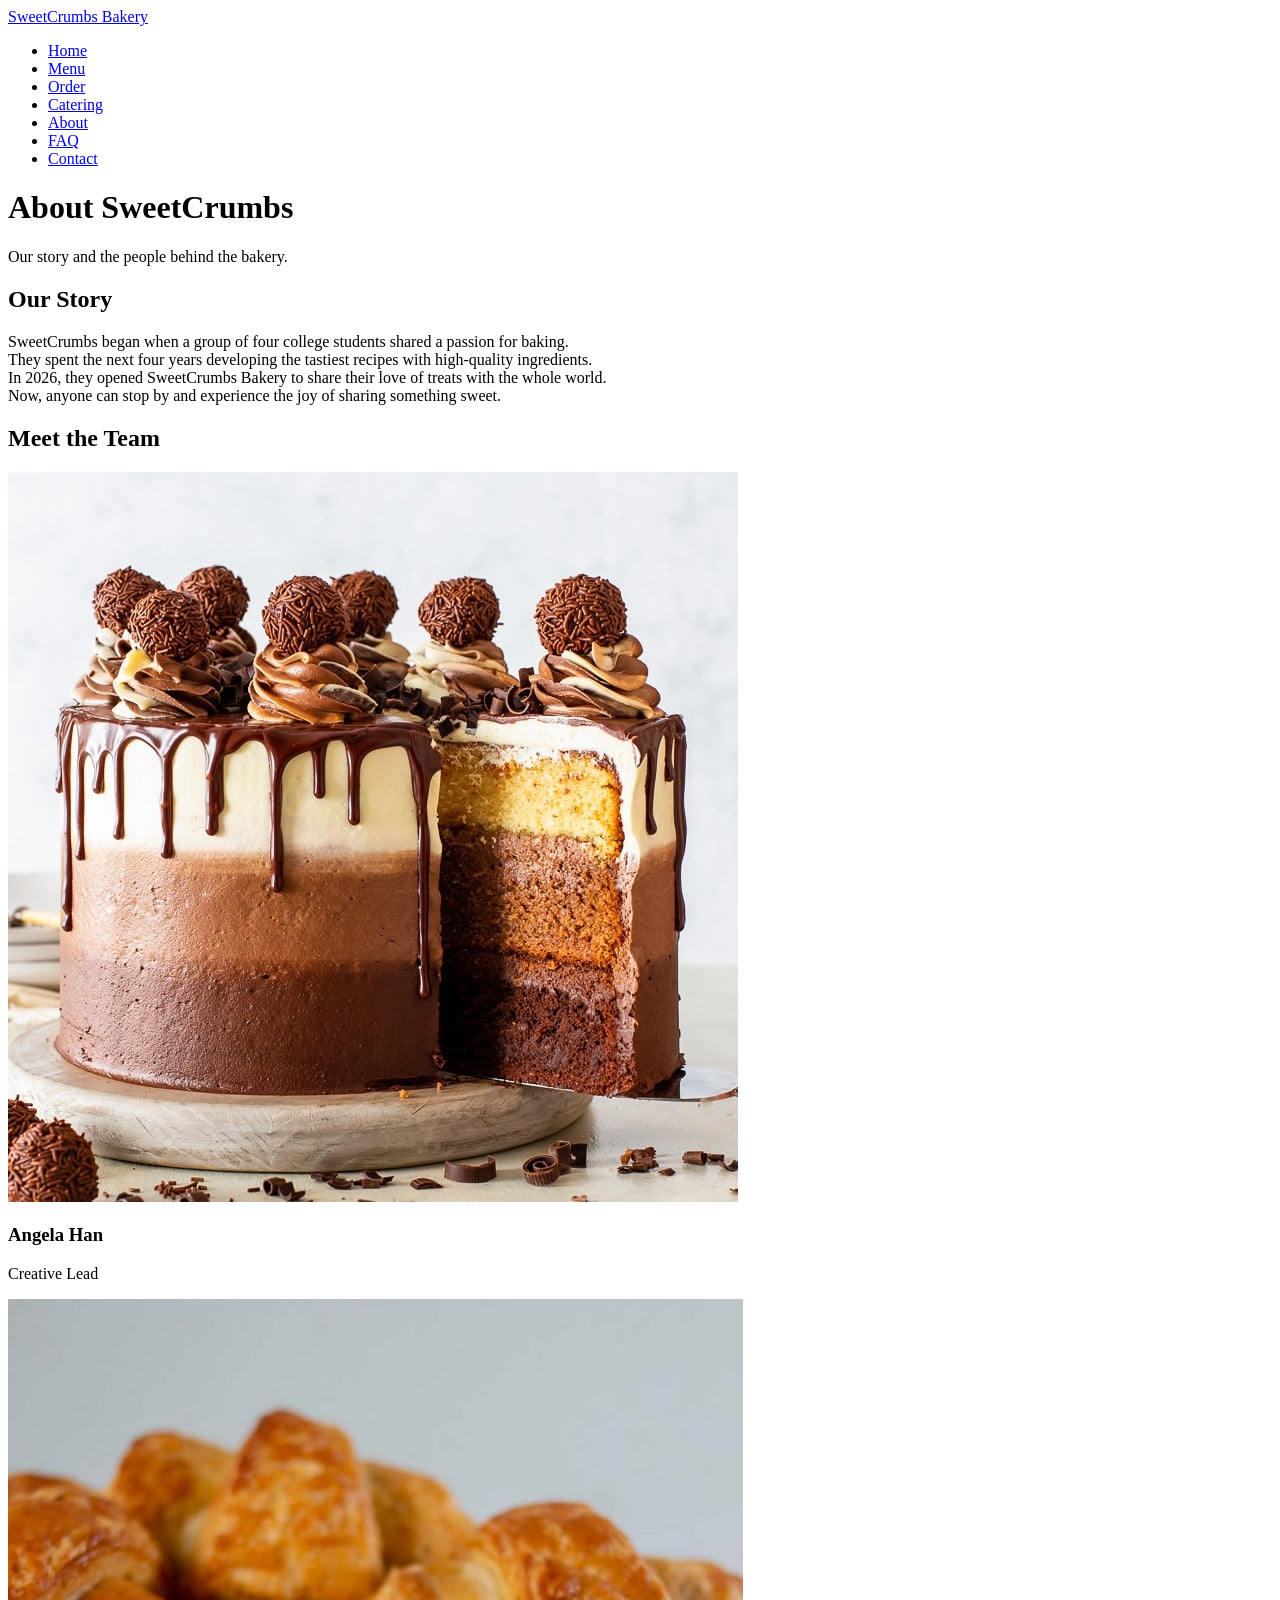
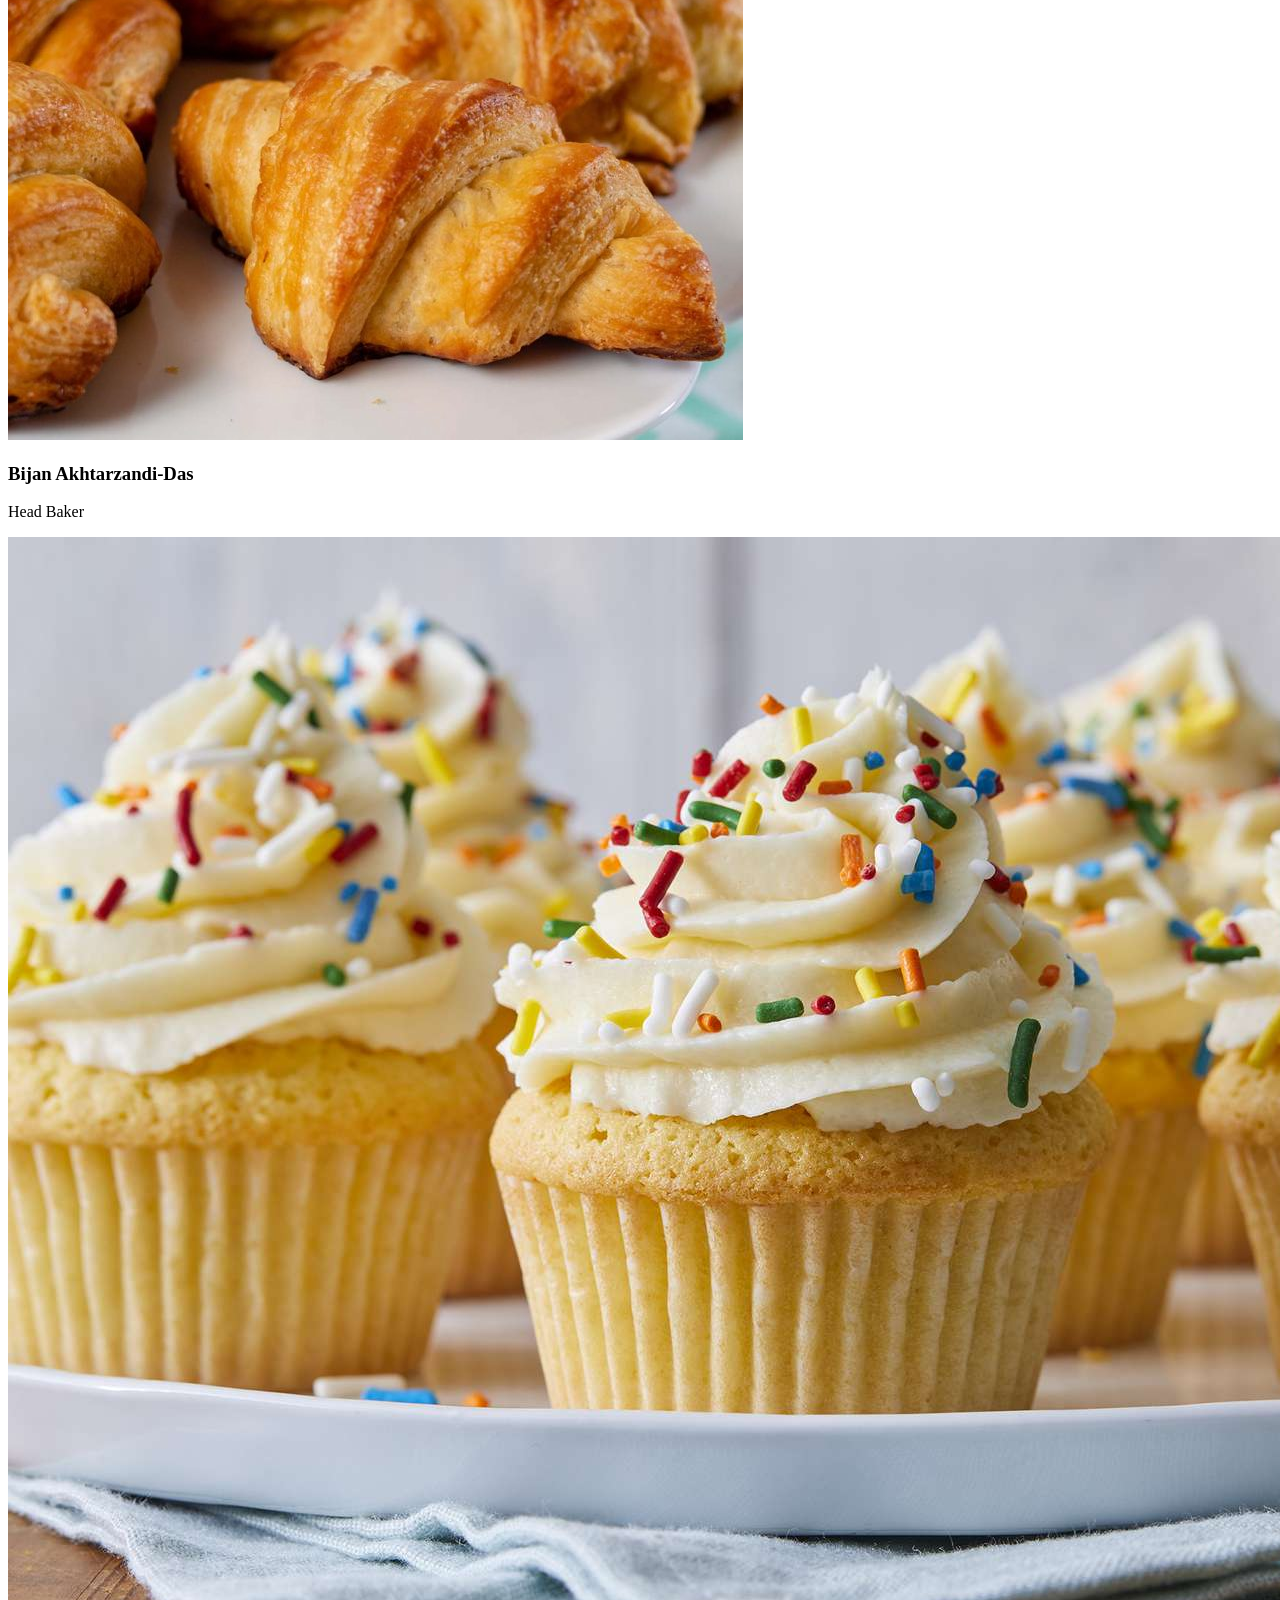
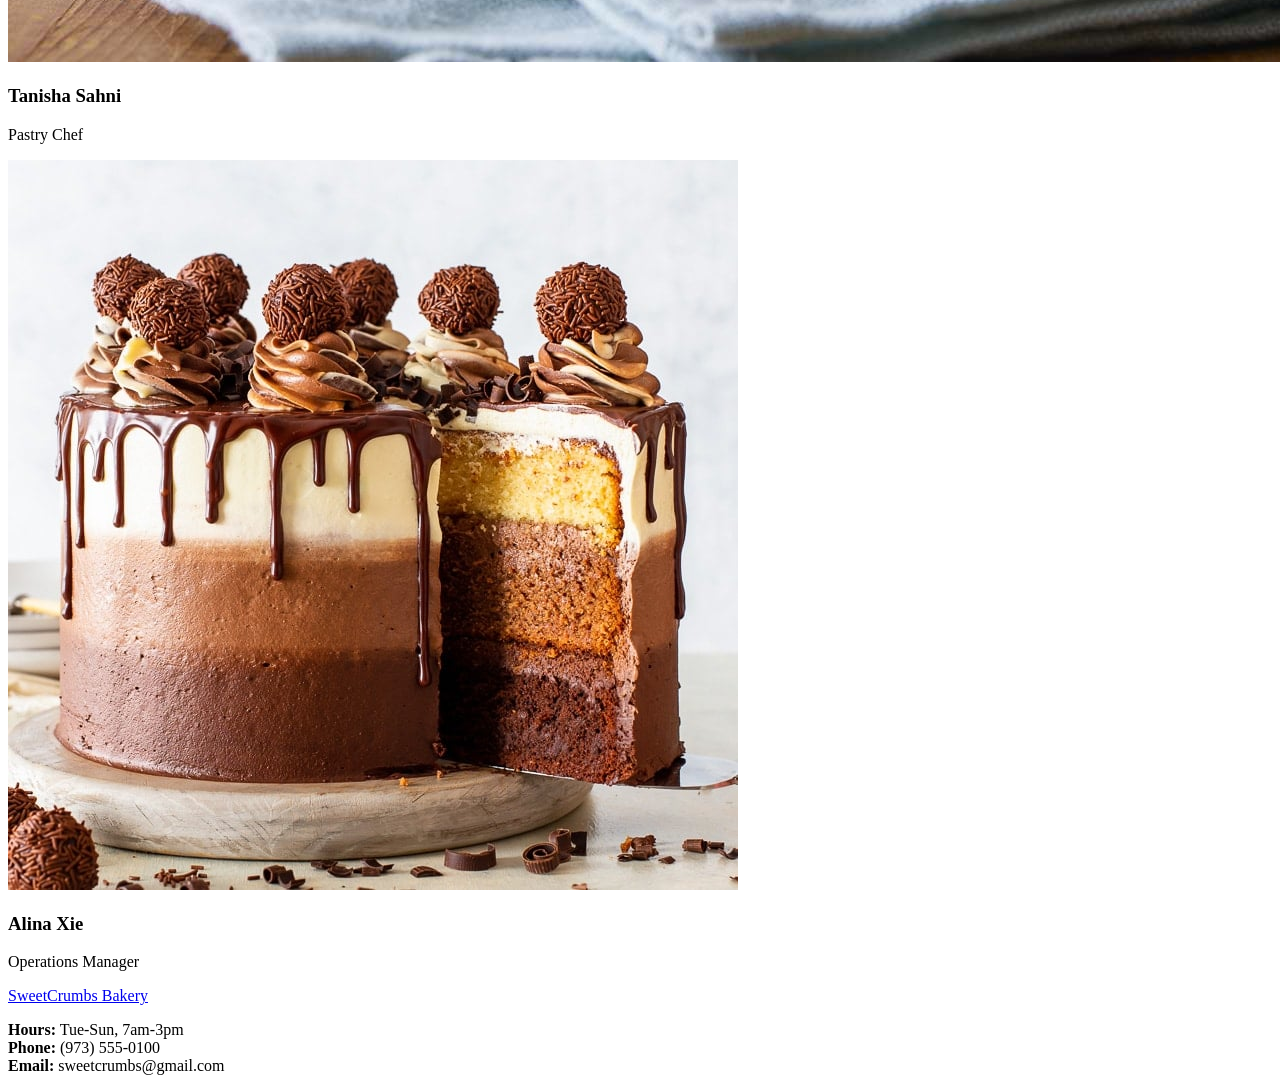
==== commit ffb6db69: "Add files via upload" ====
--- a/about.html
+++ b/about.html
@@ -1,15 +1,16 @@
 <!DOCTYPE html>
 <html lang="en">
+<!-- about page -->
 <head>
   <meta charset="UTF-8" />
   <meta name="keywords" content="about SweetCrumbs, bakery story, artisan baking, Maplewood bakery, team" />
   <meta name="viewport" content="width=device-width, initial-scale=1.0" />
   <title>SweetCrumbs Bakery | About Us</title>
-  <link rel="stylesheet" href="styles.css">
+  <link rel="stylesheet" href="css/styles.css">
 </head>
 <body class="sticky-footer-page">
 
-  <!-- Header -->
+  <!-- site header -->
   <header>
     <div class="logo">
       <a href="index.html">SweetCrumbs Bakery</a>
@@ -20,19 +21,20 @@
         <li><a href="menu.html">Menu</a></li>
         <li><a href="order.html">Order</a></li>
         <li><a href="catering.html">Catering</a></li>
-        <li><a href="about.html">About</a></li>
+        <li><a href="about.html" class="active">About</a></li>
         <li><a href="faq.html">FAQ</a></li>
         <li><a href="contact.html">Contact</a></li>
       </ul>
     </nav>
   </header>
 
-  <!-- Main content -->
+  <!-- main content -->
   <main class="main-content container">
 
     <h1 class="page-title">About SweetCrumbs</h1>
+    <p class="subhead">Our story and the people behind the bakery.</p>
 
-    <!-- Our Story -->
+    <!-- our story section -->
     <section class="section center">
       <h2>Our Story</h2>
       <p>SweetCrumbs began when a group of four college students shared a passion for baking.<br>
@@ -41,7 +43,7 @@
          Now, anyone can stop by and experience the joy of sharing something sweet.</p>
     </section>
 
-    <!-- Team section -->
+    <!-- team grid section -->
     <section class="section center">
       <h2>Meet the Team</h2>
       <div class="team-grid">
@@ -70,16 +72,16 @@
 
   </main>
 
-  <!-- Footer -->
+  <!-- site footer -->
   <footer class="footer">
     <a href="index.html">SweetCrumbs Bakery</a>
     <p>
-      <strong>Hours:</strong> Tue–Sun, 7am–3pm<br>
+      <strong>Hours:</strong> Tue-Sun, 7am-3pm<br>
       <strong>Phone:</strong> (973) 555-0100<br>
       <strong>Email:</strong> sweetcrumbs@gmail.com
     </p>
   </footer>
 
-  <script src="site.js"></script>
+  <!-- site scripts -->
 </body>
-</html>
+</html>
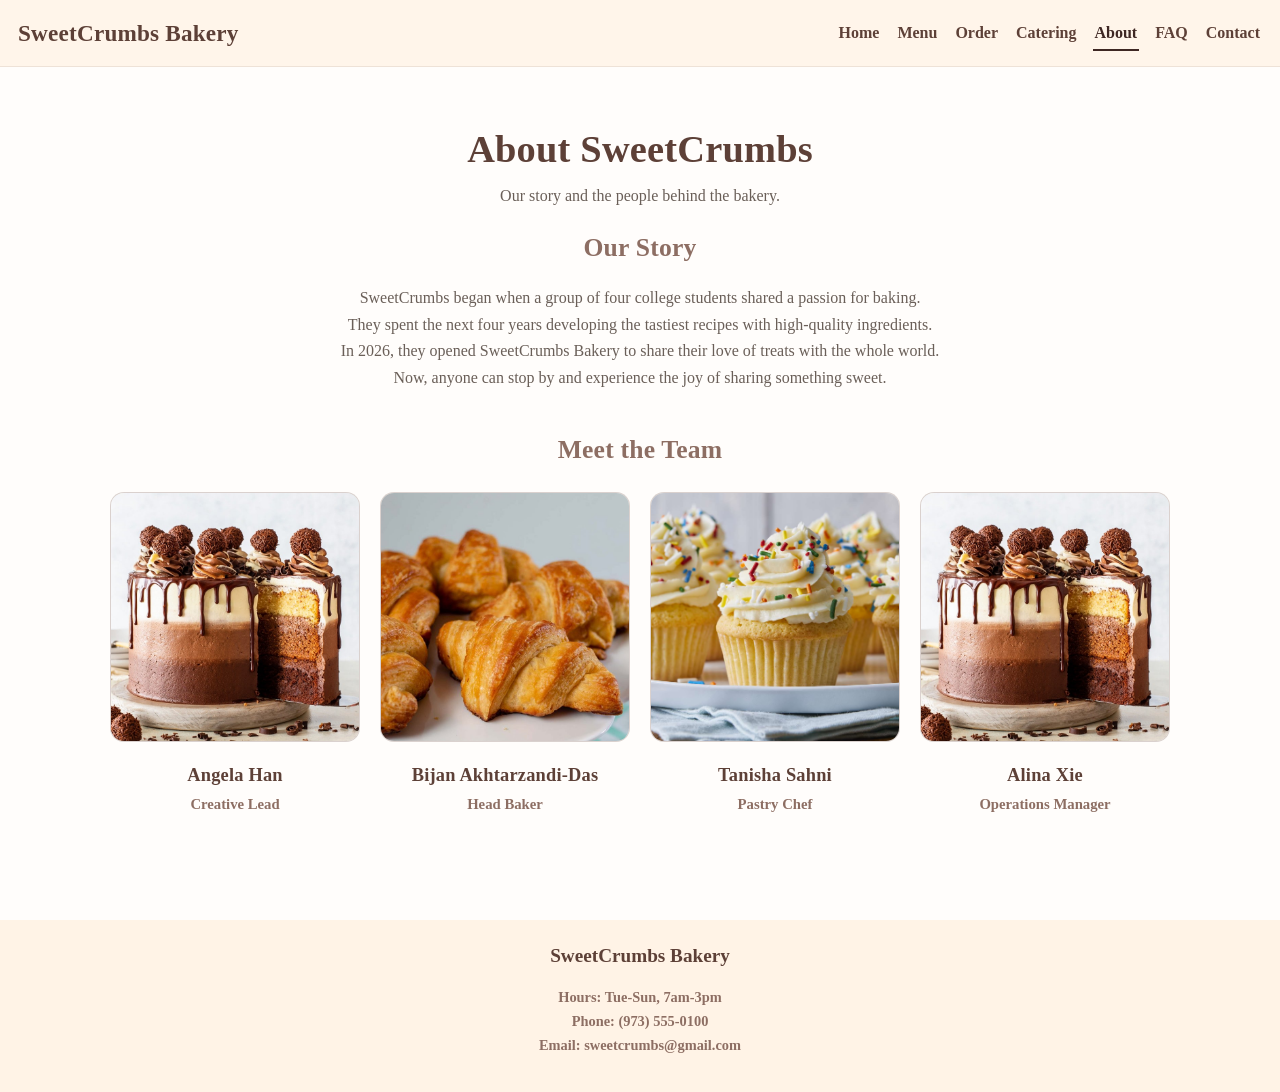
==== commit e6b1996c: "update css" ====
--- a/about.html
+++ b/about.html
@@ -6,7 +6,7 @@
   <meta name="keywords" content="about SweetCrumbs, bakery story, artisan baking, Maplewood bakery, team" />
   <meta name="viewport" content="width=device-width, initial-scale=1.0" />
   <title>SweetCrumbs Bakery | About Us</title>
-  <link rel="stylesheet" href="css/styles.css">
+  <link rel="stylesheet" href="styles.css">
 </head>
 <body class="sticky-footer-page">
 
--- a/styles.css
+++ b/styles.css
@@ -0,0 +1,634 @@
+/* Design tokens */
+:root {
+  --bg: #fffdfb;
+  --text: #1e1a17;
+  --muted: #6a5f58;
+  --brand: #5d4037;
+  --brand-2: #3e2723;
+  --accent: #8d6e63;
+  --paper: #fff3e6;
+  --paper-2: #fffaf5;
+  --border: rgba(93, 64, 55, 0.16);
+  --ring: rgba(202, 166, 138, 0.55);
+  --font-sans: Georgia, 'Times New Roman', serif;
+  --font-display: Georgia, serif;
+  --radius-sm: 10px;
+  --radius-md: 14px;
+  --container: 1100px;
+}
+
+/* Global defaults */
+html { scroll-behavior: smooth; }
+* { box-sizing: border-box; }
+body {
+  font-family: var(--font-sans);
+  background: var(--bg);
+  color: var(--text);
+  font-size: 16px;
+  line-height: 1.65;
+  margin: 0;
+  padding-top: 88px;
+}
+
+/* Typography */
+h1, h2, h3 {
+  font-family: var(--font-display);
+  letter-spacing: 0.2px;
+}
+h1 {
+  font-size: clamp(2rem, 3vw, 2.75rem);
+  line-height: 1.12;
+}
+h2 {
+  font-size: clamp(1.4rem, 2vw, 1.85rem);
+  line-height: 1.2;
+  color: var(--accent);
+}
+h3 {
+  font-size: 1.1rem;
+  line-height: 1.25;
+  color: var(--brand);
+}
+p { color: var(--muted); }
+a { color: inherit; }
+
+/* Layout */
+.container {
+  max-width: var(--container);
+  margin: 0 auto;
+  padding: 40px 20px 60px;
+}
+.container--narrow { max-width: 860px; }
+.section { margin: 0 0 44px; }
+.center { text-align: center; }
+.mt-lg { margin-top: 26px; }
+
+/* Card components */
+.panel,
+.card,
+.note-box,
+.menu-card,
+.item-col,
+.review-box {
+  background: var(--paper-2);
+  border: 1px solid var(--border);
+  border-radius: var(--radius-md);
+}
+
+.panel,
+.card,
+.note-box,
+.review-box {
+  padding: 18px;
+}
+
+.review-box {
+  background: rgba(255, 250, 245, 0.7);
+}
+
+.review-box p {
+  margin: 0;
+  color: rgba(30, 26, 23, 0.86);
+}
+
+.review-box .author {
+  display: block;
+  margin-top: 10px;
+  font-weight: 900;
+  color: var(--brand);
+}
+
+.card p { margin: 0; color: var(--muted); }
+.card p + p { margin-top: 8px; }
+.card ul { margin: 10px 0 0; padding-left: 20px; color: var(--muted); }
+.card li { margin: 6px 0; }
+.card ul + p { margin-top: 12px; }
+
+
+
+/* Reduced motion preference */
+@media (prefers-reduced-motion: reduce) {
+  .card:hover,
+  .menu-card:hover,
+  .item-col:hover {
+    transform: none;
+  }
+}
+
+/* Header */
+header {
+  position: fixed;
+  top: 0;
+  left: 0;
+  right: 0;
+  z-index: 1000;
+  background: rgba(255, 243, 230, 0.82);
+  padding: 14px 18px;
+  display: flex;
+  align-items: center;
+  justify-content: space-between;
+  gap: 14px;
+  border-bottom: 1px solid rgba(93, 64, 55, 0.10);
+}
+
+header .logo a {
+  font-size: 1.45rem;
+  font-weight: 800;
+  text-decoration: none;
+  color: var(--brand);
+  letter-spacing: 0.2px;
+}
+
+header nav {
+  display: flex;
+  align-items: center;
+  gap: 12px;
+}
+
+header nav ul {
+  list-style: none;
+  margin: 0;
+  padding: 0;
+  display: flex;
+  flex-wrap: wrap;
+  align-items: center;
+  gap: 14px;
+}
+
+header nav ul li {
+  margin: 0;
+}
+
+header nav a {
+  text-decoration: none;
+  color: var(--brand);
+  font-weight: 700;
+  padding: 8px 2px;
+  border-bottom: 2px solid transparent;
+  transition: color 160ms ease, border-color 160ms ease;
+}
+
+header nav a:hover {
+  color: var(--brand-2);
+  border-bottom-color: currentColor;
+}
+
+header nav a.active {
+  color: var(--brand-2);
+  border-bottom-color: currentColor;
+}
+
+header nav a:focus-visible { outline: 3px solid var(--ring); outline-offset: 3px; }
+
+/* Buttons */
+.btn {
+  display: inline-flex;
+  align-items: center;
+  justify-content: center;
+  gap: 10px;
+  padding: 10px 16px;
+  border-radius: 999px;
+  border: 1px solid transparent;
+  font-family: inherit;
+  font-weight: 800;
+  text-decoration: none;
+  cursor: pointer;
+  transition: transform 140ms ease, background-color 140ms ease, border-color 140ms ease, filter 140ms ease;
+  user-select: none;
+}
+
+.btn:focus-visible { outline: 3px solid var(--ring); outline-offset: 3px; }
+
+.btn--primary {
+  background: var(--brand);
+  color: #fff;
+  border-color: rgba(93, 64, 55, 0.45);
+}
+
+.btn--primary:hover {
+  background: var(--brand-2);
+  filter: brightness(1);
+}
+
+.btn--secondary {
+  background: var(--brand);
+  color: #fff;
+  border-color: rgba(93, 64, 55, 0.45);
+}
+
+.btn--secondary:hover {
+  background: var(--brand-2);
+}
+
+.btn:active { transform: translateY(1px); }
+
+/* Footer */
+.footer {
+  background: var(--paper);
+  padding: 20px 30px;
+  color: var(--brand);
+  font-weight: 800;
+  text-align: center;
+}
+
+.footer a {
+  color: var(--brand);
+  text-decoration: none;
+  font-size: 1.2rem;
+  font-weight: 900;
+}
+
+.footer p {
+  color: var(--accent);
+  font-size: 0.9rem;
+  font-weight: 700;
+}
+
+/* Filter chips */
+.chip {
+  border: 1px solid var(--border);
+  background: var(--paper-2);
+  color: var(--brand);
+  font-family: inherit;
+  font-weight: 800;
+  padding: 8px 12px;
+  border-radius: 999px;
+  cursor: pointer;
+}
+
+.chip.is-active {
+  background: var(--brand);
+  color: var(--paper);
+  border-color: var(--brand);
+}
+
+/* Back to top button */
+.back-to-top {
+  position: fixed;
+  right: 18px;
+  bottom: 18px;
+  border: 1px solid var(--border);
+  background: var(--paper);
+  color: var(--brand);
+  font-family: inherit;
+  font-weight: 900;
+  padding: 10px 12px;
+  border-radius: 999px;
+  cursor: pointer;
+}
+
+/* Page headings */
+.page-title {
+  margin: 0 0 12px;
+  text-align: center;
+  color: var(--brand);
+  font-size: clamp(2.05rem, 3vw, 2.6rem);
+  letter-spacing: 0.2px;
+}
+
+.section-title {
+  margin: 0 0 10px;
+  color: var(--brand);
+  font-size: 1.15rem;
+  font-family: var(--font-sans);
+  letter-spacing: 0.1px;
+}
+
+.section-title.is-centered { text-align: center; }
+
+/* Divider */
+hr {
+  border: none;
+  border-top: 1px solid rgba(93, 64, 55, 0.14);
+  margin: 34px 0;
+}
+
+/* Menu controls */
+.menu-controls {
+  display: flex;
+  flex-wrap: wrap;
+  gap: 10px;
+  align-items: center;
+  justify-content: center;
+  margin: 10px 0 22px;
+}
+
+/* Team grid */
+.team-grid {
+  display: grid;
+  grid-template-columns: repeat(auto-fit, minmax(200px, 1fr));
+  gap: 20px;
+  margin-top: 26px;
+}
+
+.member img {
+  width: 100%;
+  aspect-ratio: 1/1;
+  border-radius: var(--radius-md);
+  object-fit: cover;
+  background: rgba(93, 64, 55, 0.08);
+  border: 1px solid var(--border);
+}
+
+.member h3 {
+  margin: 14px 0 5px;
+  color: var(--brand);
+  font-size: 1.15rem;
+}
+
+.member p {
+  margin: 0;
+  color: var(--accent);
+  font-size: 0.92rem;
+  font-weight: 800;
+}
+
+/* Menu grid */
+.menu-grid {
+  display: flex;
+  flex-wrap: wrap;
+  gap: 16px;
+  justify-content: center;
+}
+
+.menu-card {
+  width: calc(25% - 12px);
+  overflow: hidden;
+  transition: transform 140ms ease;
+}
+
+.menu-card img {
+  width: 100%;
+  height: 160px;
+  object-fit: cover;
+  display: block;
+}
+
+.menu-card-body {
+  padding: 12px 12px 14px;
+}
+
+.menu-card-top {
+  display: flex;
+  align-items: baseline;
+  justify-content: space-between;
+  gap: 12px;
+}
+
+.menu-card h3 {
+  margin: 0;
+  color: var(--brand);
+  font-size: 1.05rem;
+}
+
+.menu-card p {
+  margin: 8px 0 0 0;
+  color: var(--muted);
+}
+
+.menu-card .price {
+  color: var(--accent);
+  font-weight: 900;
+  white-space: nowrap;
+}
+
+/* Forms */
+.form {
+  display: grid;
+  gap: 14px;
+}
+
+.form-grid {
+  display: grid;
+  grid-template-columns: 1fr 1fr;
+  gap: 14px;
+}
+
+.field label {
+  font-weight: 800;
+  color: var(--brand);
+}
+
+.field input,
+.field select,
+.field textarea {
+  padding: 10px;
+  font-size: 1rem;
+  border-radius: var(--radius-sm);
+  border: 1px solid rgba(93, 64, 55, 0.18);
+  width: 100%;
+  font-family: inherit;
+  background: var(--bg);
+  color: var(--text);
+  box-shadow: inset 0 1px 0 rgba(25, 16, 12, 0.04);
+}
+
+.field input:focus-visible,
+.field select:focus-visible,
+.field textarea:focus-visible {
+  outline: 3px solid var(--ring);
+  outline-offset: 2px;
+}
+
+.error-msg {
+  color: #b00020;
+  font-size: 0.85rem;
+  margin-top: 6px;
+  display: none;
+  font-weight: 700;
+}
+
+.choice-row {
+  display: flex;
+  gap: 14px;
+  flex-wrap: wrap;
+  align-items: center;
+}
+
+.choice-row label {
+  font-weight: 700;
+  color: var(--text);
+  display: inline-flex;
+  align-items: center;
+  gap: 8px;
+}
+
+.choice-row input { width: auto; }
+
+.checkbox-group { display: grid; gap: 8px; }
+
+.checkline {
+  display: flex;
+  align-items: center;
+  gap: 8px;
+}
+.checkline input { width: auto; }
+.checkline label { font-weight: 700; color: var(--text); }
+
+/* Contact layout */
+.subhead {
+  text-align: center;
+  color: var(--muted);
+  margin: 0 0 24px;
+}
+
+.contact-layout {
+  display: grid;
+  grid-template-columns: 1.1fr 0.9fr;
+  gap: 18px;
+  align-items: start;
+}
+
+.submit-row {
+  display: flex;
+  align-items: center;
+  justify-content: flex-start;
+  gap: 12px;
+  margin-top: 10px;
+  flex-wrap: wrap;
+}
+
+.small-muted { color: var(--muted); font-size: 0.92rem; margin: 0; }
+
+/* In-content links */
+.card a,
+.panel a,
+.note-box a {
+  color: var(--brand);
+  text-decoration: underline;
+  text-underline-offset: 2px;
+}
+
+.card a:hover,
+.panel a:hover,
+.note-box a:hover {
+  color: var(--brand-2);
+}
+
+/* Contact stack on narrow */
+@media (max-width: 820px) {
+  .contact-layout { grid-template-columns: 1fr; }
+}
+
+/* FAQ accordion */
+.faq-accordion { border-top: 1px solid rgba(93, 64, 55, 0.16); width: 100%; }
+.accordion-item { border-bottom: 1px solid rgba(93, 64, 55, 0.16); width: 100%; }
+.accordion-header { margin: 0; }
+
+.accordion-trigger {
+  width: 100%;
+  display: flex;
+  align-items: center;
+  justify-content: space-between;
+  gap: 16px;
+  padding: 22px 6px;
+  min-height: 68px;
+  box-sizing: border-box;
+  background: transparent;
+  border: 0;
+  text-align: left;
+  font-size: 1.06rem;
+  font-weight: 800;
+  color: var(--brand);
+  cursor: pointer;
+  font-family: var(--font-sans);
+}
+
+.accordion-trigger:focus-visible {
+  outline: 3px solid var(--ring);
+  outline-offset: 3px;
+  border-radius: 10px;
+}
+
+.accordion-icon {
+  flex: 0 0 auto;
+  width: 24px;
+  height: 24px;
+  border-radius: 999px;
+  position: relative;
+  background: rgba(255, 250, 245, 0.9);
+  border: 1px solid rgba(93, 64, 55, 0.18);
+}
+
+.accordion-icon::before,
+.accordion-icon::after {
+  content: "";
+  position: absolute;
+  top: 50%;
+  left: 50%;
+  background: var(--accent);
+  transform: translate(-50%, -50%);
+  border-radius: 2px;
+}
+
+.accordion-icon::before { width: 12px; height: 2px; }
+.accordion-icon::after { width: 2px; height: 12px; }
+.accordion-trigger[aria-expanded="true"] .accordion-icon::after { display: none; }
+
+.accordion-panel { padding: 0 6px 16px; }
+.accordion-panel p { margin: 0; color: var(--muted); line-height: 1.6; }
+
+.note-box h3 { margin-top: 0; }
+.note-box p { margin: 0; }
+
+/* Responsive - tablet */
+@media (max-width: 900px) {
+  .menu-grid { justify-content: center; }
+  .menu-card { width: calc(50% - 8px); }
+  .team-grid { grid-template-columns: repeat(2, 1fr); }
+}
+
+/* Responsive - small tablet */
+@media (max-width: 760px) {
+  body { padding-top: 112px; }
+  header { align-items: flex-start; flex-direction: column; }
+  .form-grid { grid-template-columns: 1fr; }
+  .grid-3 { grid-template-columns: 1fr; }
+  .contact-layout { grid-template-columns: 1fr; }
+}
+
+/* Responsive - mobile */
+@media (max-width: 500px) {
+  .menu-card { width: 100%; }
+  .team-grid { grid-template-columns: 1fr; }
+  .hero-actions { flex-direction: column; align-items: center; }
+  .hero-actions .btn { width: 100%; max-width: 260px; }
+}
+
+/* Responsive - small phone (down to 400px) */
+@media (max-width: 400px) {
+  header { padding: 12px 12px; }
+  header .logo a { font-size: 1.25rem; }
+  header nav ul { gap: 10px; }
+  .container { padding: 24px 14px 40px; }
+  h1 { font-size: 1.7rem; }
+}
+/* Sticky footer layout */
+.sticky-footer-page {
+  display: flex;
+  flex-direction: column;
+  min-height: 100vh;
+}
+
+.main-content {
+  flex: 1;
+}
+
+/* Footer full width */
+.menu-grid + .footer,
+.footer {
+  width: 100%;
+}
+
+/* Center grid on home */
+.grid-3 {
+  justify-items: center;
+}
+
+.item-col {
+  text-align: center;
+}
+
+.item-col .item-text {
+  text-align: center;
+}
